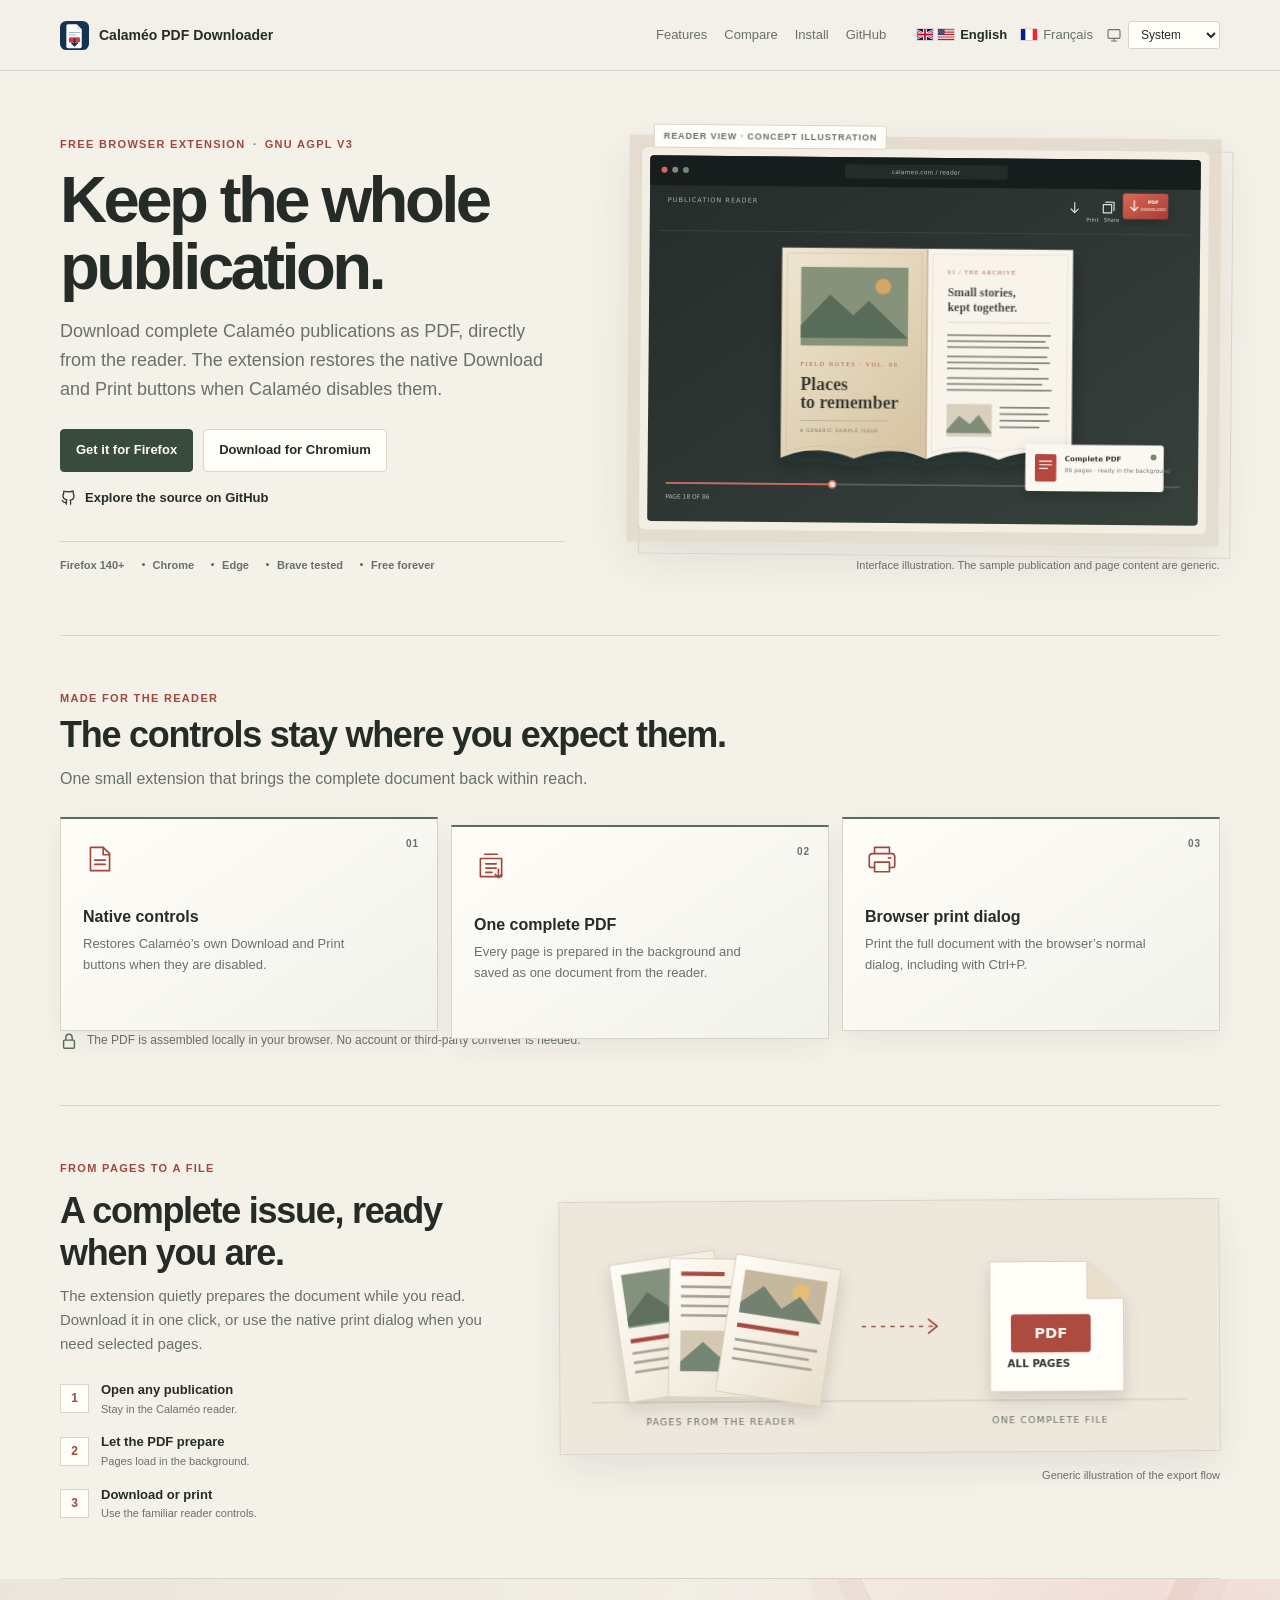
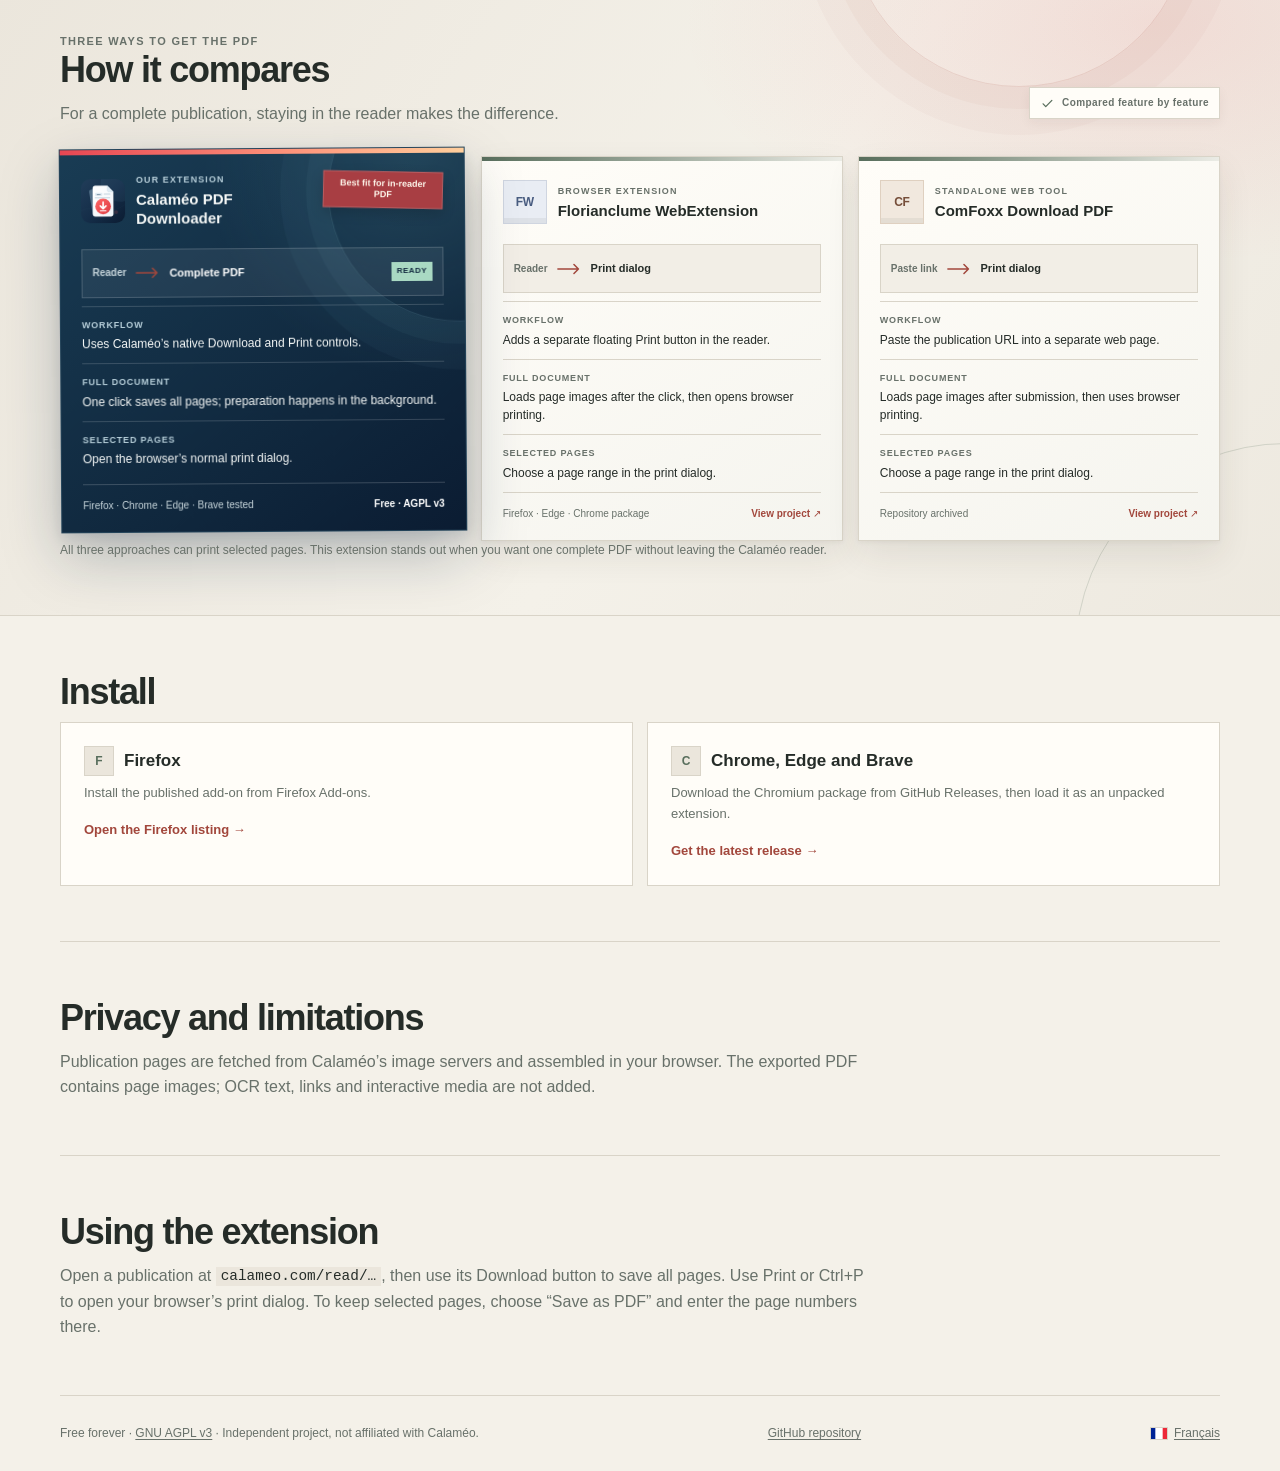
==== docs/index.html @ 70b8b040 "style: add depth to project comparison" ====
<!doctype html>
<html lang="en">
  <head>
    <meta charset="utf-8">
    <meta name="viewport" content="width=device-width, initial-scale=1">
    <meta name="theme-color" content="#ffffff">
    <title>Calaméo PDF Downloader — Download Calaméo publications as PDF</title>
    <meta name="description" content="Download complete Calaméo publications as PDF with a free browser extension for Firefox, Chrome, Edge and Brave.">
    <link rel="canonical" href="https://elig-45.github.io/calameo-pdf-downloader/">
    <link rel="alternate" hreflang="en" href="https://elig-45.github.io/calameo-pdf-downloader/">
    <link rel="alternate" hreflang="fr" href="https://elig-45.github.io/calameo-pdf-downloader/fr/">
    <link rel="alternate" hreflang="x-default" href="https://elig-45.github.io/calameo-pdf-downloader/">
    <link rel="icon" type="image/svg+xml" href="assets/favicon.svg">
    <link rel="stylesheet" href="assets/site.css?v=compare-cards-redesign">
    <meta property="og:type" content="website">
    <meta property="og:site_name" content="Calaméo PDF Downloader">
    <meta property="og:title" content="Calaméo PDF Downloader">
    <meta property="og:description" content="Download complete Calaméo publications as PDF, directly from the reader.">
    <meta property="og:url" content="https://elig-45.github.io/calameo-pdf-downloader/">
    <meta property="og:image" content="https://elig-45.github.io/calameo-pdf-downloader/assets/social-preview.png">
    <meta name="twitter:card" content="summary_large_image">
    <script>
      try {
        const savedTheme = localStorage.getItem("calameo-theme");
        if (savedTheme === "dark" || savedTheme === "light") document.documentElement.dataset.theme = savedTheme;
      } catch {}
    </script>
  </head>
  <body>
    <a class="skip-link" href="#main">Skip to content</a>
    <svg class="icon-sprite" xmlns="http://www.w3.org/2000/svg" aria-hidden="true" focusable="false">
      <symbol id="icon-display" viewBox="0 0 24 24"><rect x="3" y="4" width="18" height="13" rx="2"/><path d="M8 21h8m-4-4v4"/></symbol>
    </svg>
    <header class="site-header">
      <div class="container header-inner">
        <a class="brand" href="./"><img src="assets/favicon.svg" width="30" height="30" alt=""><span>Calaméo PDF Downloader</span></a>
        <div class="header-tools">
          <nav class="site-nav" aria-label="Project navigation"><a href="#features">Features</a><a href="#comparison">Compare</a><a href="#install">Install</a><a href="https://github.com/elig-45/calameo-pdf-downloader">GitHub</a></nav>
          <nav class="preferences-nav" aria-label="Language and appearance">
            <a class="language-current" href="./" lang="en" aria-current="page"><span class="language-flags" aria-hidden="true"><img src="assets/flag-gb.svg" width="18" height="13" alt=""><img src="assets/flag-us.svg" width="18" height="13" alt=""></span><span>English</span></a>
            <a href="fr/" lang="fr"><img src="assets/flag-fr.svg" width="18" height="13" alt="" aria-hidden="true"><span>Français</span></a>
            <label class="theme-control"><svg class="theme-icon" aria-hidden="true"><use href="#icon-display"/></svg><span class="sr-only">Color theme</span><select id="theme-choice" aria-label="Color theme"><option value="system" selected>System</option><option value="light">Light</option><option value="dark">Dark</option></select></label>
          </nav>
        </div>
      </div>
    </header>

    <main id="main" class="container">
      <section class="hero" aria-labelledby="hero-title">
        <div class="intro">
          <p class="eyebrow">Free browser extension <span>·</span> GNU AGPL v3</p>
          <h1 id="hero-title">Keep the whole publication.</h1>
          <p class="lead">Download complete Calaméo publications as PDF, directly from the reader. The extension restores the native Download and Print buttons when Calaméo disables them.</p>
          <div class="actions">
            <a class="button button-primary" href="https://addons.mozilla.org/fr/firefox/addon/calam%C3%A9o-pdf-export/">Get it for Firefox</a>
            <a class="button" href="https://github.com/elig-45/calameo-pdf-downloader/releases/latest">Download for Chromium</a>
          </div>
          <a class="source-link" href="https://github.com/elig-45/calameo-pdf-downloader"><svg aria-hidden="true" viewBox="0 0 24 24"><path d="M9 19c-4.3 1.4-4.3-2.2-6-2.6m12 5v-3.3a2.9 2.9 0 0 0-.8-2.3c2.7-.3 5.5-1.3 5.5-6A4.7 4.7 0 0 0 18.5 6a4.3 4.3 0 0 0-.1-3.2s-1-.3-3.4 1.3a11.7 11.7 0 0 0-6.1 0C6.5 2.8 5.5 2.8 5.5 2.8A4.3 4.3 0 0 0 5.4 6a4.7 4.7 0 0 0-1.2 3.3c0 4.7 2.8 5.7 5.5 6a2.9 2.9 0 0 0-.8 2.3v3.8"/></svg>Explore the source on GitHub</a>
          <div class="hero-facts"><span>Firefox 140+</span><span>Chrome</span><span>Edge</span><span>Brave tested</span><span>Free forever</span></div>
        </div>
        <figure class="product-figure">
          <div class="artwork-frame"><span class="artwork-kicker">Reader view · concept illustration</span><img src="assets/reader-interface-illustration.svg" alt="Generic digital magazine spread inside a reader, with print and PDF download controls and a complete PDF ready card."></div>
          <figcaption>Interface illustration. The sample publication and page content are generic.</figcaption>
        </figure>
      </section>

      <section class="section" id="features" aria-labelledby="features-title">
        <div class="section-heading"><p class="eyebrow">Made for the reader</p><h2 id="features-title">The controls stay where you expect them.</h2><p>One small extension that brings the complete document back within reach.</p></div>
        <div class="feature-grid">
          <article class="feature-card"><span class="feature-number">01</span><svg class="feature-icon" aria-hidden="true" viewBox="0 0 32 32"><path d="M7 5h12l6 6v16H7z"/><path d="M19 5v7h6M11 17h10M11 21h10"/></svg><h3>Native controls</h3><p>Restores Calaméo’s own Download and Print buttons when they are disabled.</p></article>
          <article class="feature-card"><span class="feature-number">02</span><svg class="feature-icon" aria-hidden="true" viewBox="0 0 32 32"><path d="M6 8h20v17H6zM10 4h12M11 13h10M11 17h10M11 21h6"/><path d="M23 18v8m-3-3 3 3 3-3"/></svg><h3>One complete PDF</h3><p>Every page is prepared in the background and saved as one document from the reader.</p></article>
          <article class="feature-card"><span class="feature-number">03</span><svg class="feature-icon" aria-hidden="true" viewBox="0 0 32 32"><path d="M9 11V5h14v6M9 24H6a2 2 0 0 1-2-2v-8a3 3 0 0 1 3-3h18a3 3 0 0 1 3 3v8a2 2 0 0 1-2 2h-3"/><path d="M9 19h14v9H9zM22 15h2"/></svg><h3>Browser print dialog</h3><p>Print the full document with the browser’s normal dialog, including with Ctrl+P.</p></article>
        </div>
        <p class="local-note"><svg aria-hidden="true" viewBox="0 0 20 20"><rect x="4" y="9" width="12" height="9" rx="1"/><path d="M6.5 9V6a3.5 3.5 0 0 1 7 0v3"/></svg> The PDF is assembled locally in your browser. No account or third-party converter is needed.</p>
      </section>

      <section class="workflow section" aria-labelledby="workflow-title">
        <div class="workflow-copy"><p class="eyebrow">From pages to a file</p><h2 id="workflow-title">A complete issue, ready when you are.</h2><p>The extension quietly prepares the document while you read. Download it in one click, or use the native print dialog when you need selected pages.</p><ol class="workflow-steps"><li><span>1</span><div><strong>Open any publication</strong><small>Stay in the Calaméo reader.</small></div></li><li><span>2</span><div><strong>Let the PDF prepare</strong><small>Pages load in the background.</small></div></li><li><span>3</span><div><strong>Download or print</strong><small>Use the familiar reader controls.</small></div></li></ol></div>
        <figure class="workflow-figure"><img src="assets/pdf-workflow-illustration.svg" alt="Generic illustrated pages flowing into one complete PDF file."><figcaption>Generic illustration of the export flow</figcaption></figure>
      </section>

      <section class="section comparison" id="comparison" aria-labelledby="comparison-title">
        <p class="eyebrow">Three ways to get the PDF</p>
        <div class="comparison-heading"><div><h2 id="comparison-title">How it compares</h2><p>For a complete publication, staying in the reader makes the difference.</p></div><span class="comparison-stamp"><svg aria-hidden="true" viewBox="0 0 24 24"><path d="M5 12.5 9.2 17 19 7"/></svg>Compared feature by feature</span></div>
        <div class="comparison-deck" role="group" aria-label="Comparison with other Calaméo download projects">
          <article class="compare-card compare-card-featured">
            <div class="compare-card-top"><div class="compare-brand"><img src="assets/calameo-pdf-export-logo.svg" alt=""><div><span class="compare-label">OUR EXTENSION</span><h3>Calaméo PDF Downloader</h3></div></div><span class="compare-award">Best fit for in-reader PDF</span></div>
            <div class="compare-flow"><span>Reader</span><svg aria-hidden="true" viewBox="0 0 28 12"><path d="M1 6h23m-5-5 5 5-5 5"/></svg><strong>Complete PDF</strong><span class="flow-ready">READY</span></div>
            <dl class="compare-facts"><div><dt>Workflow</dt><dd>Uses Calaméo’s native Download and Print controls.</dd></div><div><dt>Full document</dt><dd>One click saves all pages; preparation happens in the background.</dd></div><div><dt>Selected pages</dt><dd>Open the browser’s normal print dialog.</dd></div></dl>
            <div class="compare-footer"><span>Firefox · Chrome · Edge · Brave tested</span><span>Free · AGPL v3</span></div>
          </article>
          <article class="compare-card">
            <div class="compare-card-top"><div class="compare-brand"><span class="competitor-mark mark-florian">FW</span><div><span class="compare-label">BROWSER EXTENSION</span><h3><a href="https://github.com/Florianclume/calameo-download-pdf-webext">Florianclume WebExtension</a></h3></div></div></div>
            <div class="compare-flow"><span>Reader</span><svg aria-hidden="true" viewBox="0 0 28 12"><path d="M1 6h23m-5-5 5 5-5 5"/></svg><strong>Print dialog</strong></div>
            <dl class="compare-facts"><div><dt>Workflow</dt><dd>Adds a separate floating Print button in the reader.</dd></div><div><dt>Full document</dt><dd>Loads page images after the click, then opens browser printing.</dd></div><div><dt>Selected pages</dt><dd>Choose a page range in the print dialog.</dd></div></dl>
            <div class="compare-footer"><span>Firefox · Edge · Chrome package</span><a href="https://github.com/Florianclume/calameo-download-pdf-webext">View project ↗</a></div>
          </article>
          <article class="compare-card">
            <div class="compare-card-top"><div class="compare-brand"><span class="competitor-mark mark-comfoxx">CF</span><div><span class="compare-label">STANDALONE WEB TOOL</span><h3><a href="https://github.com/ComFoxx/calameo-download-pdf">ComFoxx Download PDF</a></h3></div></div></div>
            <div class="compare-flow"><span>Paste link</span><svg aria-hidden="true" viewBox="0 0 28 12"><path d="M1 6h23m-5-5 5 5-5 5"/></svg><strong>Print dialog</strong></div>
            <dl class="compare-facts"><div><dt>Workflow</dt><dd>Paste the publication URL into a separate web page.</dd></div><div><dt>Full document</dt><dd>Loads page images after submission, then uses browser printing.</dd></div><div><dt>Selected pages</dt><dd>Choose a page range in the print dialog.</dd></div></dl>
            <div class="compare-footer"><span>Repository archived</span><a href="https://github.com/ComFoxx/calameo-download-pdf">View project ↗</a></div>
          </article>
        </div>
        <p class="comparison-footnote">All three approaches can print selected pages. This extension stands out when you want one complete PDF without leaving the Calaméo reader.</p>
      </section>

      <section class="section" id="install" aria-labelledby="install-title">
        <h2 id="install-title">Install</h2>
        <div class="install-grid">
          <article class="install-option">
            <h3><span class="platform-mark" aria-hidden="true">F</span> Firefox</h3>
            <p>Install the published add-on from Firefox Add-ons.</p>
            <a href="https://addons.mozilla.org/fr/firefox/addon/calam%C3%A9o-pdf-export/">Open the Firefox listing →</a>
          </article>
          <article class="install-option">
            <h3><span class="platform-mark" aria-hidden="true">C</span> Chrome, Edge and Brave</h3>
            <p>Download the Chromium package from GitHub Releases, then load it as an unpacked extension.</p>
            <a href="https://github.com/elig-45/calameo-pdf-downloader/releases/latest">Get the latest release →</a>
          </article>
        </div>
      </section>

      <section class="section" aria-labelledby="privacy-title">
        <h2 id="privacy-title">Privacy and limitations</h2>
        <p>Publication pages are fetched from Calaméo’s image servers and assembled in your browser. The exported PDF contains page images; OCR text, links and interactive media are not added.</p>
      </section>

      <section class="section faq" aria-labelledby="faq-title">
        <h2 id="faq-title">Using the extension</h2>
        <p>Open a publication at <code>calameo.com/read/…</code>, then use its Download button to save all pages. Use Print or Ctrl+P to open your browser’s print dialog. To keep selected pages, choose “Save as PDF” and enter the page numbers there.</p>
      </section>
    </main>

    <footer class="site-footer"><div class="container footer-inner"><span>Free forever · <a href="https://github.com/elig-45/calameo-pdf-downloader/blob/main/LICENSE">GNU AGPL v3</a> · Independent project, not affiliated with Calaméo.</span><a href="https://github.com/elig-45/calameo-pdf-downloader">GitHub repository</a><a class="footer-language" href="fr/" lang="fr"><img src="assets/flag-fr.svg" width="18" height="13" alt="" aria-hidden="true"> Français</a></div></footer>
    <script src="assets/theme.js" defer></script>
  </body>
</html>
---- docs/assets/site.css ----
:root {
  color-scheme: light;
  font-family: -apple-system, BlinkMacSystemFont, "Segoe UI", sans-serif;
  font-synthesis: none;
  text-rendering: optimizeLegibility;
  -webkit-font-smoothing: antialiased;
  --background: #f4f1e9;
  --surface: #fffdf8;
  --text: #252c28;
  --muted: #68716a;
  --border: #d9d4c8;
  --soft: #ebe6dc;
  --soft-hover: #e2dacc;
  --accent: #a2473c;
  --accent-hover: #86382f;
  --sage: #586e5c;
  --shadow: 0 18px 50px rgb(52 46 35 / 9%);
  color: var(--text);
  background: var(--background);
}
:root[data-theme="dark"] {
  color-scheme: dark;
  --background: #171c1a;
  --surface: #202725;
  --text: #f2efe7;
  --muted: #aeb7af;
  --border: #39423d;
  --soft: #29322e;
  --soft-hover: #34403a;
  --accent: #e18a78;
  --accent-hover: #f0a18d;
  --sage: #9db09a;
  --shadow: 0 18px 50px rgb(0 0 0 / 22%);
}
@media (prefers-color-scheme: dark) {
  :root:not([data-theme="light"]) {
    color-scheme: dark;
    --background: #171c1a;
    --surface: #202725;
    --text: #f2efe7;
    --muted: #aeb7af;
    --border: #39423d;
    --soft: #29322e;
    --soft-hover: #34403a;
    --accent: #e18a78;
    --accent-hover: #f0a18d;
    --sage: #9db09a;
    --shadow: 0 18px 50px rgb(0 0 0 / 22%);
  }
}
* { box-sizing: border-box; }
html { scroll-behavior: smooth; }
body { margin: 0; color: var(--text); background: var(--background); font-size: 16px; line-height: 1.6; }
a { color: var(--accent); text-decoration: none; }
a:hover { text-decoration: underline; text-underline-offset: 3px; }
a:focus-visible, select:focus-visible, .comparison-table-wrap:focus-visible { outline: 2px solid var(--accent); outline-offset: 3px; }
.container { width: min(100% - 56px, 1160px); margin-inline: auto; }
.skip-link { position: absolute; top: -60px; left: 12px; z-index: 10; padding: 8px 12px; color: var(--text); background: var(--surface); border: 1px solid var(--border); }
.skip-link:focus { top: 12px; }
.site-header { border-bottom: 1px solid var(--border); background: color-mix(in srgb, var(--background) 94%, transparent); }
.header-inner { min-height: 70px; display: flex; align-items: center; justify-content: space-between; gap: 24px; }
.brand { display: inline-flex; align-items: center; gap: 10px; color: var(--text); font-size: 14px; font-weight: 680; white-space: nowrap; }
.brand:hover { text-decoration: none; }
.brand img { display: block; width: 29px; height: 29px; }
.header-tools { display: flex; align-items: center; gap: 30px; }
.header-inner nav { display: flex; align-items: center; gap: 17px; font-size: 13px; }
.header-inner nav a { display: inline-flex; align-items: center; gap: 5px; color: var(--muted); transition: color .18s ease; }
.header-inner nav a:hover { color: var(--text); text-decoration: none; }
.header-inner nav .language-current { color: var(--text); font-weight: 650; }
.header-inner .preferences-nav { gap: 13px; }
.language-flags { display: inline-flex; align-items: center; gap: 3px; }
.language-flags img, .header-inner nav > a > img, .footer-language img { width: 18px; height: 13px; display: block; border: 1px solid var(--border); object-fit: cover; }
.theme-control { display: inline-flex; align-items: center; gap: 6px; color: var(--muted); }
.theme-icon { width: 16px; height: 16px; fill: none; stroke: currentColor; stroke-linecap: round; stroke-linejoin: round; stroke-width: 1.7; }
.theme-control select { max-width: 92px; padding: 5px 23px 5px 8px; border: 1px solid var(--border); border-radius: 3px; color: var(--text); background: var(--surface); font: inherit; font-size: 12px; }
.icon-sprite { position: absolute; width: 0; height: 0; overflow: hidden; }
.hero { display: grid; grid-template-columns: minmax(0, .92fr) minmax(0, 1.08fr); align-items: center; gap: clamp(35px, 5vw, 72px); padding: 66px 0 60px; border-bottom: 1px solid var(--border); }
.intro { min-width: 0; }
.eyebrow { margin: 0 0 13px; color: var(--accent); font-size: 11px; font-weight: 720; letter-spacing: .12em; line-height: 1.4; text-transform: uppercase; }
.eyebrow span { padding-inline: 3px; color: var(--muted); }
h1 { max-width: 580px; margin: 0 0 17px; color: var(--text); font-size: clamp(42px, 5.1vw, 66px); font-weight: 690; line-height: 1.03; letter-spacing: -.055em; }
.lead { max-width: 510px; margin: 0; color: var(--muted); font-size: 18px; line-height: 1.62; }
.actions { display: flex; align-items: center; flex-wrap: wrap; gap: 10px; margin-top: 24px; }
.button { display: inline-flex; min-height: 43px; align-items: center; justify-content: center; padding: 8px 15px; border: 1px solid var(--border); border-radius: 4px; color: var(--text); background: var(--surface); font-size: 13px; font-weight: 650; transition: transform .18s ease, background .18s ease, border-color .18s ease, box-shadow .18s ease; }
.button:hover { transform: translateY(-2px); border-color: var(--muted); background: var(--soft); text-decoration: none; box-shadow: 0 5px 12px rgb(30 35 30 / 8%); }
.button-primary { color: #fffaf3; border-color: #394b3d; background: #394b3d; }
.button-primary:hover { color: #fffaf3; border-color: #293c2e; background: #293c2e; }
:root[data-theme="dark"] .button-primary { color: #202725; border-color: #b0c1aa; background: #b0c1aa; }
:root[data-theme="dark"] .button-primary:hover { color: #171c1a; border-color: #c2d1bd; background: #c2d1bd; }
@media (prefers-color-scheme: dark) {
  :root:not([data-theme="light"]) .button-primary { color: #202725; border-color: #b0c1aa; background: #b0c1aa; }
  :root:not([data-theme="light"]) .button-primary:hover { color: #171c1a; border-color: #c2d1bd; background: #c2d1bd; }
}
.source-link { display: inline-flex; align-items: center; gap: 8px; margin-top: 16px; color: var(--text); font-size: 13px; font-weight: 600; }
.source-link svg { width: 17px; height: 17px; fill: none; stroke: currentColor; stroke-width: 1.7; stroke-linecap: round; stroke-linejoin: round; }
.hero-facts { display: flex; flex-wrap: wrap; gap: 7px 17px; margin-top: 27px; padding-top: 15px; border-top: 1px solid var(--border); color: var(--muted); font-size: 11px; font-weight: 600; }
.hero-facts span + span::before { content: ""; display: inline-block; width: 3px; height: 3px; margin: 0 8px 3px 0; border-radius: 50%; background: var(--sage); }
.product-figure { min-width: 0; margin: 0; animation: arrive .7s cubic-bezier(.2,.65,.25,1) both; }
.artwork-frame { position: relative; z-index: 0; padding: 10px; background: #e4ddcf; box-shadow: var(--shadow); transform: rotate(.5deg); transition: transform .35s ease, box-shadow .35s ease; }
.artwork-frame::before { position: absolute; z-index: -1; inset: 12px -12px -12px 12px; border: 1px solid var(--border); content: ""; }
.artwork-frame img { display: block; width: 100%; height: auto; transition: transform .4s cubic-bezier(.2,.7,.2,1); }
.artwork-frame:hover { transform: rotate(0) translateY(-4px); box-shadow: 0 24px 58px rgb(52 46 35 / 15%); }
.artwork-frame:hover img { transform: scale(1.012); }
.artwork-kicker { position: absolute; z-index: 1; top: -11px; left: 24px; padding: 4px 9px; border: 1px solid var(--border); color: var(--muted); background: var(--surface); font-size: 9px; font-weight: 700; letter-spacing: .1em; text-transform: uppercase; animation: note-float 4.2s ease-in-out infinite; }
.product-figure figcaption, .workflow-figure figcaption { margin-top: 13px; color: var(--muted); font-size: 11px; text-align: right; }
.section { padding: 55px 0; border-bottom: 1px solid var(--border); }
.section-heading { max-width: 700px; margin-bottom: 26px; }
.section-heading .eyebrow { margin-bottom: 8px; }
h2 { margin: 0 0 9px; color: var(--text); font-size: clamp(27px, 3vw, 36px); font-weight: 680; line-height: 1.18; letter-spacing: -.035em; }
h3 { margin: 0 0 7px; font-size: 16px; font-weight: 680; line-height: 1.35; }
.section-heading > p:last-child { max-width: 570px; margin: 0; color: var(--muted); }
.feature-grid { display: grid; grid-template-columns: repeat(3, minmax(0, 1fr)); gap: 13px; }
.feature-card { position: relative; min-height: 214px; padding: 23px 22px 20px; border: 1px solid var(--border); border-top: 2px solid var(--sage); background: linear-gradient(145deg, var(--surface), color-mix(in srgb, var(--surface) 92%, var(--sage))); box-shadow: 0 9px 24px rgb(52 46 35 / 6%); transition: transform .24s ease, border-color .2s ease, box-shadow .24s ease; }
.feature-card:nth-child(2) { transform: translateY(8px); }
.feature-card:hover { transform: translateY(-5px) rotate(-.35deg); border-color: color-mix(in srgb, var(--sage) 55%, var(--border)); box-shadow: var(--shadow); }
.feature-card:nth-child(2):hover { transform: translateY(2px) rotate(.35deg); }
.feature-number { position: absolute; top: 17px; right: 18px; color: var(--muted); font-size: 10px; font-weight: 700; letter-spacing: .1em; }
.feature-icon { width: 34px; height: 34px; margin-bottom: 22px; fill: none; stroke: var(--accent); stroke-width: 1.55; stroke-linecap: round; stroke-linejoin: round; }
.feature-card p { max-width: 295px; margin: 0; color: var(--muted); font-size: 13px; line-height: 1.55; }
.local-note { display: flex; align-items: center; gap: 9px; margin: 17px 0 0; color: var(--muted); font-size: 12px; }
.local-note svg { flex: none; width: 18px; height: 18px; fill: none; stroke: var(--sage); stroke-width: 1.6; stroke-linecap: round; stroke-linejoin: round; }
.workflow { display: grid; grid-template-columns: minmax(260px, .78fr) minmax(0, 1.22fr); align-items: center; gap: clamp(35px, 6vw, 85px); }
.workflow-copy > p:not(.eyebrow) { max-width: 430px; margin: 0; color: var(--muted); font-size: 15px; }
.workflow-steps { display: grid; gap: 14px; margin: 24px 0 0; padding: 0; list-style: none; }
.workflow-steps li { display: flex; align-items: center; gap: 12px; }
.workflow-steps li > span { display: grid; width: 29px; height: 29px; flex: none; place-items: center; border: 1px solid var(--border); color: var(--accent); background: var(--surface); font-size: 12px; font-weight: 700; }
.workflow-steps strong, .workflow-steps small { display: block; }
.workflow-steps strong { font-size: 13px; }
.workflow-steps small { color: var(--muted); font-size: 11px; }
.workflow-figure { margin: 0; }
.workflow-figure img { display: block; width: 100%; height: auto; border: 1px solid var(--border); box-shadow: 0 15px 35px rgb(52 46 35 / 8%); transform: rotate(-.35deg); transition: transform .3s ease, box-shadow .3s ease; }
.workflow-figure img:hover { transform: translateY(-4px) rotate(0); box-shadow: var(--shadow); }
.comparison { position: relative; isolation: isolate; overflow: hidden; margin-inline: calc((100% - 100vw) / 2); padding-inline: max(28px, calc((100vw - 1160px) / 2)); background: radial-gradient(ellipse at 90% 7%, rgb(230 70 83 / 11%), transparent 29%), linear-gradient(125deg, var(--soft), var(--background) 56%, color-mix(in srgb, var(--soft) 72%, var(--background))); }
.comparison::before, .comparison::after { position: absolute; z-index: -1; width: 340px; height: 340px; border: 1px solid color-mix(in srgb, var(--accent) 14%, transparent); border-radius: 50%; content: ""; pointer-events: none; }
.comparison::before { top: -234px; right: 7%; box-shadow: 0 0 0 22px color-mix(in srgb, var(--accent) 4%, transparent), 0 0 0 48px color-mix(in srgb, var(--accent) 3%, transparent); }
.comparison::after { right: -217px; bottom: -250px; width: 420px; height: 420px; border-color: color-mix(in srgb, var(--sage) 20%, transparent); }
.comparison > * { position: relative; z-index: 1; }
.comparison-heading { display: flex; align-items: end; justify-content: space-between; gap: 22px; margin-bottom: 7px; }
.comparison-heading p { max-width: 610px; margin: 0; color: var(--muted); }
.comparison-stamp { display: inline-flex; flex: none; align-items: center; gap: 7px; margin-bottom: 7px; padding: 7px 10px; border: 1px solid var(--border); color: var(--muted); background: var(--surface); font-size: 10px; font-weight: 650; letter-spacing: .04em; box-shadow: 0 4px 12px rgb(52 46 35 / 5%); }
.comparison-stamp svg { width: 15px; height: 15px; fill: none; stroke: var(--sage); stroke-width: 2; stroke-linecap: round; stroke-linejoin: round; }
.comparison-deck { display: grid; grid-template-columns: 1.12fr 1fr 1fr; align-items: stretch; gap: 15px; margin-top: 30px; perspective: 1400px; }
.compare-card { position: relative; isolation: isolate; display: flex; min-width: 0; flex-direction: column; padding: 23px 21px 18px; overflow: hidden; border: 1px solid var(--border); background: linear-gradient(150deg, var(--surface), color-mix(in srgb, var(--surface) 94%, var(--sage))); box-shadow: 0 14px 32px rgb(52 46 35 / 9%), 0 2px 5px rgb(52 46 35 / 5%); transform: translateZ(0); transition: transform .27s cubic-bezier(.2,.7,.2,1), box-shadow .27s ease, border-color .2s ease; }
.compare-card::before { position: absolute; inset: 0 0 auto; height: 4px; background: linear-gradient(90deg, var(--sage), color-mix(in srgb, var(--sage) 12%, var(--surface))); content: ""; }
.compare-card:hover { z-index: 2; transform: translateY(-7px) rotate(.25deg); border-color: color-mix(in srgb, var(--sage) 45%, var(--border)); box-shadow: 0 25px 48px rgb(52 46 35 / 15%), 0 5px 12px rgb(52 46 35 / 7%); }
.compare-card-featured { z-index: 1; border-color: #24445a; color: #f5f8f7; background: radial-gradient(ellipse at 88% 0%, rgb(93 157 172 / 19%), transparent 42%), linear-gradient(145deg, #193c54, #10283e 64%, #0b1c32); box-shadow: 0 24px 55px rgb(16 40 62 / 26%), 0 6px 14px rgb(16 40 62 / 11%); transform: translateY(-8px) rotate(-.4deg); }
.compare-card-featured::before { height: 5px; background: linear-gradient(90deg, #e64653, #ff9a7e 62%, #ffcf9d); }
.compare-card-featured::after { position: absolute; z-index: -1; top: -88px; right: -126px; width: 260px; height: 260px; border: 1px solid rgb(156 214 228 / 15%); border-radius: 50%; box-shadow: 0 0 0 22px rgb(156 214 228 / 4%), 0 0 0 48px rgb(156 214 228 / 3%); content: ""; pointer-events: none; }
.compare-card-featured:hover { transform: translateY(-14px) rotate(-.15deg); border-color: #477087; box-shadow: 0 33px 65px rgb(16 40 62 / 34%), 0 7px 16px rgb(16 40 62 / 12%); }
.compare-card-top { display: flex; align-items: flex-start; justify-content: space-between; gap: 10px; }
.compare-brand { display: flex; min-width: 0; align-items: center; gap: 11px; }
.compare-brand img, .competitor-mark { display: grid; width: 44px; height: 44px; flex: none; place-items: center; border: 1px solid var(--border); background: var(--soft); object-fit: cover; }
.compare-brand img { border: 0; background: transparent; }
.competitor-mark { color: #455b50; font-size: 12px; font-weight: 760; letter-spacing: -.04em; box-shadow: inset 0 -5px 0 rgb(75 96 83 / 8%); }
.mark-florian { color: #485c80; background: #e9edf4; border-color: #cfd5e0; }
.mark-comfoxx { color: #764e3a; background: #f1e8de; border-color: #dfd0c0; }
.compare-label { display: block; margin-bottom: 4px; color: var(--muted); font-size: 9px; font-weight: 740; letter-spacing: .12em; }
.compare-card-featured .compare-label { color: #b6ced9; }
.compare-card h3 { margin: 0; font-size: 15px; line-height: 1.25; overflow-wrap: anywhere; }
.compare-card h3 a { color: inherit; text-decoration-color: color-mix(in srgb, currentColor 55%, transparent); text-underline-offset: 3px; }
.compare-card h3 a:hover { text-decoration-color: currentColor; }
.compare-award { max-width: 125px; padding: 6px 8px; border: 1px solid rgb(255 255 255 / 17%); color: #fff8ed; background: #a83e43; font-size: 9px; font-weight: 750; line-height: 1.25; text-align: center; box-shadow: 0 5px 13px rgb(0 0 0 / 16%); transform: rotate(1.5deg); }
.compare-flow { display: flex; min-height: 49px; align-items: center; gap: 9px; margin: 20px 0 8px; padding: 9px 10px; border: 1px solid var(--border); color: var(--muted); background: color-mix(in srgb, var(--soft) 65%, var(--surface)); font-size: 10px; font-weight: 650; }
.compare-flow svg { width: 25px; height: 12px; flex: none; fill: none; stroke: var(--accent); stroke-width: 1.7; stroke-linecap: round; stroke-linejoin: round; }
.compare-flow strong { color: var(--text); font-size: 11px; }
.compare-card-featured .compare-flow { border-color: rgb(255 255 255 / 17%); color: #c8d6dc; background: rgb(255 255 255 / 6%); }
.compare-card-featured .compare-flow strong { color: #fff; }
.flow-ready { margin-left: auto; padding: 3px 5px; color: #10283e; background: #a9d9c3; font-size: 8px; font-weight: 800; letter-spacing: .06em; }
.compare-facts { display: grid; gap: 0; margin: 0; }
.compare-facts > div { padding: 11px 0 10px; border-top: 1px solid var(--border); }
.compare-facts dt { color: var(--muted); font-size: 9px; font-weight: 760; letter-spacing: .09em; text-transform: uppercase; }
.compare-facts dd { margin: 3px 0 0; color: var(--text); font-size: 12px; line-height: 1.5; }
.compare-card-featured .compare-facts > div { border-color: rgb(255 255 255 / 16%); }
.compare-card-featured .compare-facts dt { color: #b6ced9; }
.compare-card-featured .compare-facts dd { color: #f5f8f7; }
.compare-footer { display: flex; flex-wrap: wrap; justify-content: space-between; gap: 7px 12px; margin-top: auto; padding-top: 13px; border-top: 1px solid var(--border); color: var(--muted); font-size: 10px; }
.compare-card-featured .compare-footer { border-color: rgb(255 255 255 / 18%); color: #c8d6dc; }
.compare-card-featured .compare-footer span:last-child { color: #fff; font-weight: 700; }
.compare-footer a { font-weight: 680; }
.comparison-footnote { max-width: 880px; margin: 22px 0 0; color: var(--muted); font-size: 12px; }
.install-grid { display: grid; grid-template-columns: repeat(2, minmax(0, 1fr)); gap: 14px; }
.install-option { padding: 23px; border: 1px solid var(--border); background: var(--surface); transition: transform .2s ease, box-shadow .2s ease; }
.install-option:hover { transform: translateY(-3px); box-shadow: var(--shadow); }
.install-option h3 { display: flex; align-items: center; gap: 10px; font-size: 17px; }
.platform-mark { display: inline-grid; width: 30px; height: 30px; place-items: center; border: 1px solid var(--border); color: var(--sage); background: var(--soft); font-size: 12px; font-weight: 750; }
.install-option p { margin: 0 0 12px; color: var(--muted); font-size: 13px; }
.install-option > a { font-size: 13px; font-weight: 650; }
.faq p, .section > p { max-width: 820px; margin: 0; color: var(--muted); }
code { padding: .1em .35em; color: var(--text); background: var(--soft); font-size: .9em; }
.site-footer { color: var(--muted); font-size: 12px; }
.footer-inner { min-height: 76px; display: flex; align-items: center; justify-content: space-between; flex-wrap: wrap; gap: 10px 18px; }
.site-footer a { color: inherit; text-decoration: underline; text-decoration-color: currentColor; text-underline-offset: 2px; }
.footer-language { display: inline-flex; align-items: center; gap: 6px; }
.sr-only { position: absolute; width: 1px; height: 1px; padding: 0; margin: -1px; overflow: hidden; clip: rect(0,0,0,0); white-space: nowrap; border: 0; }
@keyframes arrive { from { opacity: 0; transform: translateY(13px) scale(.99); } to { opacity: 1; transform: translateY(0) scale(1); } }
@keyframes note-float { 0%, 100% { transform: translateY(0); } 50% { transform: translateY(-3px); } }
@media (max-width: 980px) {
  .header-inner { align-items: flex-start; flex-direction: column; justify-content: center; gap: 8px; padding-block: 12px; }
  .header-tools { width: 100%; justify-content: space-between; gap: 15px; }
  .hero { grid-template-columns: minmax(0, .9fr) minmax(0, 1.1fr); gap: 30px; padding-block: 48px; }
  h1 { font-size: clamp(40px, 5.5vw, 56px); }
  .workflow { gap: 35px; }
  .comparison-deck { grid-template-columns: repeat(2, minmax(0, 1fr)); }
  .compare-card-featured { grid-column: 1 / -1; transform: none; }
  .compare-card-featured:hover { transform: translateY(-5px); }
}
@media (max-width: 720px) {
  .container { width: min(100% - 32px, 1160px); }
  .header-tools { align-items: flex-start; flex-direction: column-reverse; gap: 10px; }
  .header-inner nav { flex-wrap: wrap; gap: 9px 14px; margin-left: 0; font-size: 12px; }
  .hero { grid-template-columns: 1fr; gap: 36px; padding-block: 40px; }
  h1 { max-width: 600px; font-size: clamp(42px, 12vw, 58px); }
  .lead { font-size: 16px; }
  .product-figure { width: min(100%, 620px); margin-inline: auto; }
  .feature-grid { grid-template-columns: 1fr; gap: 9px; }
  .feature-card { min-height: 0; padding: 19px; }
  .feature-card:nth-child(2) { transform: none; }
  .feature-icon { margin-bottom: 13px; }
  .workflow { grid-template-columns: 1fr; gap: 29px; }
  .workflow-figure { margin-inline: -2px; }
  .section { padding-block: 41px; }
  .comparison { padding-inline: max(16px, calc((100vw - 1160px) / 2)); }
  .comparison-heading { align-items: flex-start; flex-direction: column; gap: 10px; }
  .comparison-stamp { margin: 0; }
  .comparison-deck { grid-template-columns: 1fr; gap: 12px; margin-top: 22px; }
  .compare-card-featured { grid-column: auto; transform: none; }
  .compare-card-featured:hover { transform: translateY(-4px); }
  .compare-card-top { flex-wrap: wrap; }
  .compare-award { max-width: none; margin-left: 55px; }
  .comparison-footnote { margin-top: 17px; }
  .install-grid { grid-template-columns: 1fr; }
  .footer-inner { align-items: flex-start; flex-direction: column; justify-content: center; padding-block: 17px; }
}
@media (prefers-reduced-motion: reduce) {
  *, *::before, *::after { scroll-behavior: auto !important; animation-duration: .01ms !important; animation-iteration-count: 1 !important; transition-duration: .01ms !important; }
}
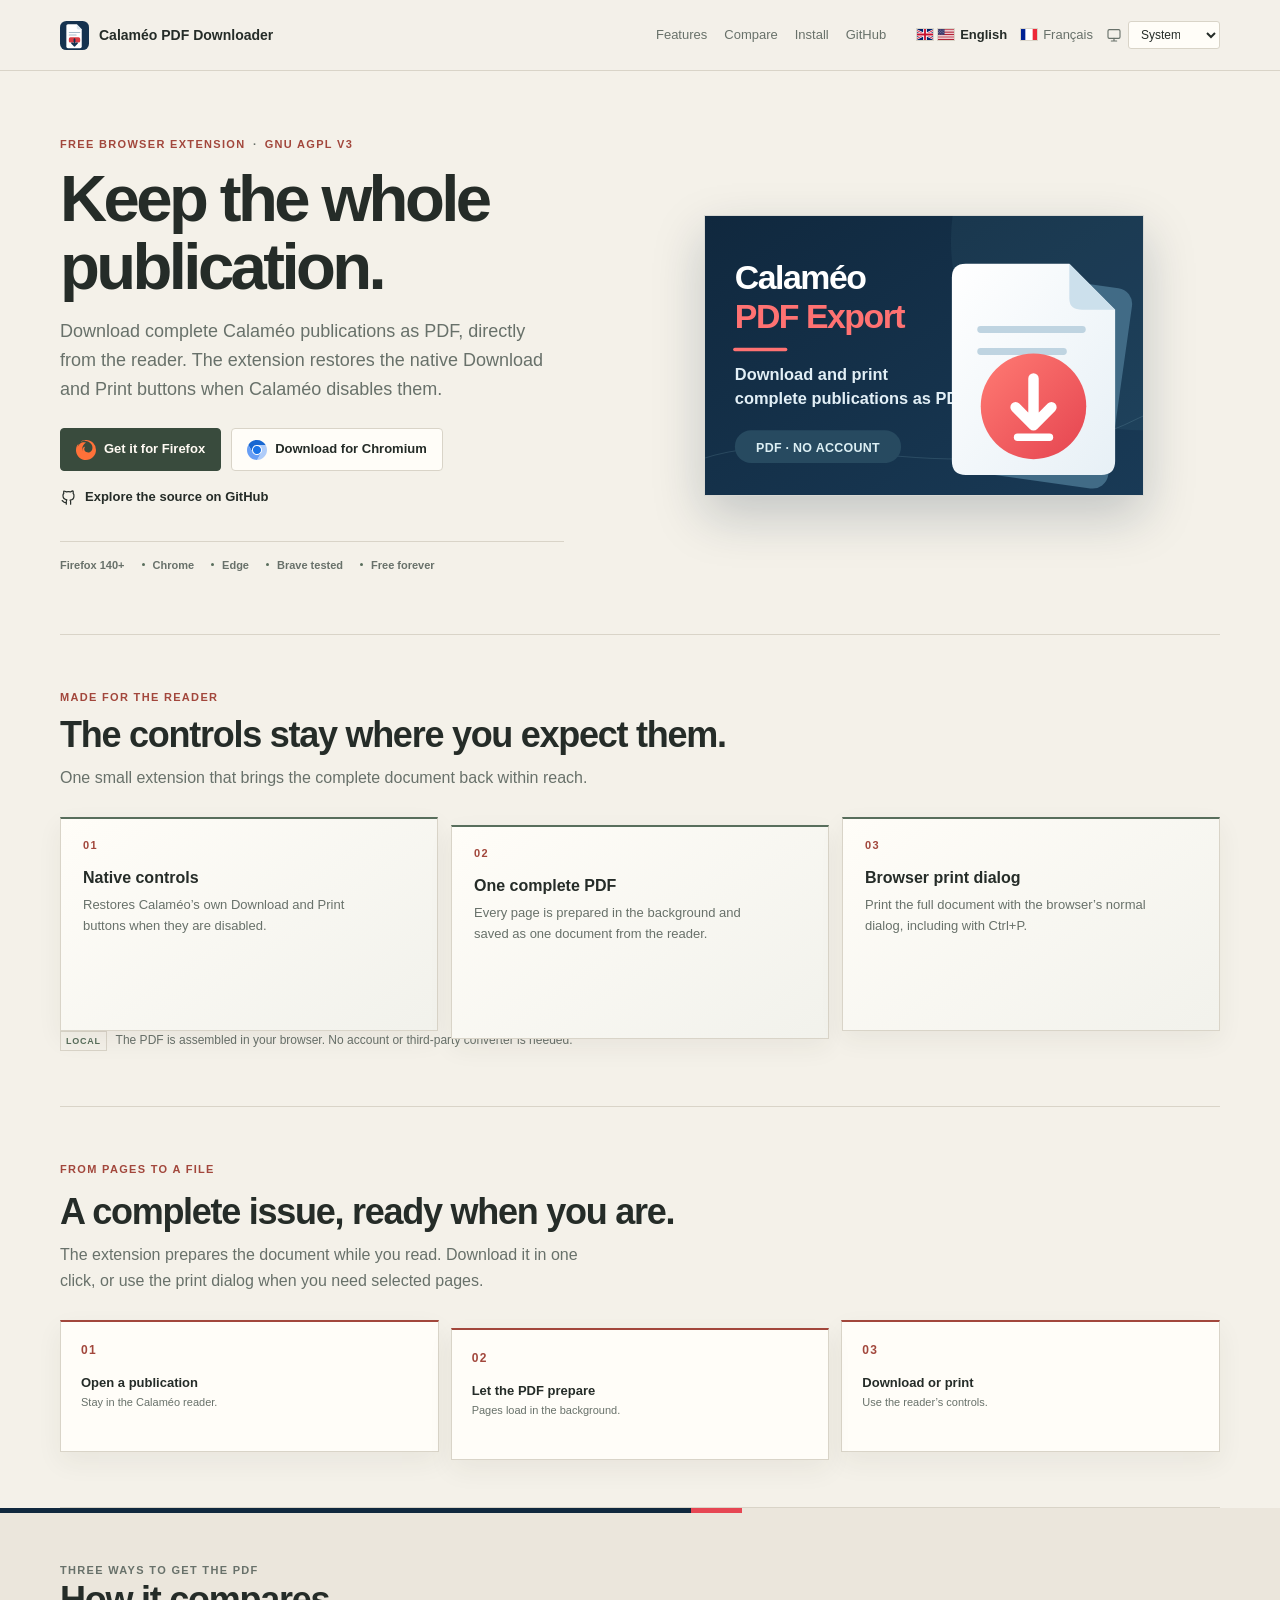
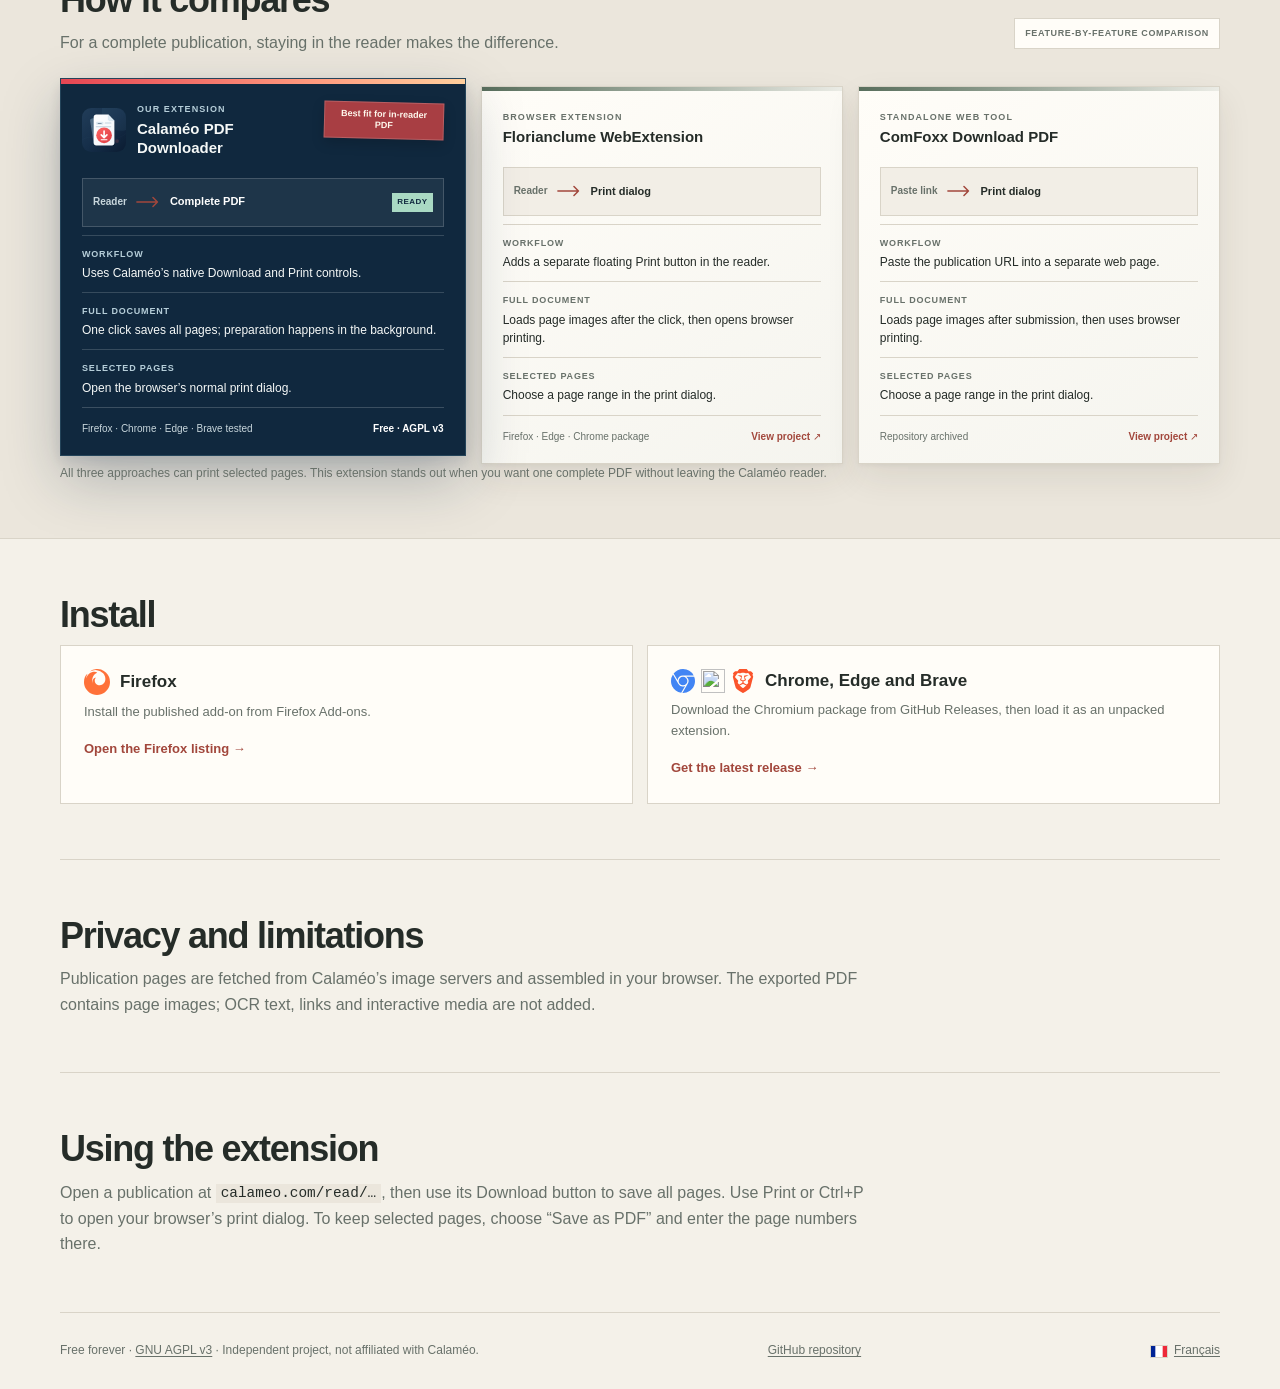
==== commit d5a2fea1: "Use real browser logos on project page" ====
--- a/docs/index.html
+++ b/docs/index.html
@@ -11,7 +11,7 @@
     <link rel="alternate" hreflang="fr" href="https://elig-45.github.io/calameo-pdf-downloader/fr/">
     <link rel="alternate" hreflang="x-default" href="https://elig-45.github.io/calameo-pdf-downloader/">
     <link rel="icon" type="image/svg+xml" href="assets/favicon.svg">
-    <link rel="stylesheet" href="assets/site.css?v=compare-cards-redesign">
+    <link rel="stylesheet" href="assets/site.css?v=browser-logos-1">
     <meta property="og:type" content="website">
     <meta property="og:site_name" content="Calaméo PDF Downloader">
     <meta property="og:title" content="Calaméo PDF Downloader">
@@ -52,36 +52,35 @@
           <h1 id="hero-title">Keep the whole publication.</h1>
           <p class="lead">Download complete Calaméo publications as PDF, directly from the reader. The extension restores the native Download and Print buttons when Calaméo disables them.</p>
           <div class="actions">
-            <a class="button button-primary" href="https://addons.mozilla.org/fr/firefox/addon/calam%C3%A9o-pdf-export/">Get it for Firefox</a>
-            <a class="button" href="https://github.com/elig-45/calameo-pdf-downloader/releases/latest">Download for Chromium</a>
+            <a class="button button-primary" href="https://addons.mozilla.org/fr/firefox/addon/calam%C3%A9o-pdf-export/"><img class="browser-logo" src="assets/brands/firefox.svg" alt="">Get it for Firefox</a>
+            <a class="button" href="https://github.com/elig-45/calameo-pdf-downloader/releases/latest"><img class="browser-logo" src="assets/brands/chromium.svg" alt="">Download for Chromium</a>
           </div>
           <a class="source-link" href="https://github.com/elig-45/calameo-pdf-downloader"><svg aria-hidden="true" viewBox="0 0 24 24"><path d="M9 19c-4.3 1.4-4.3-2.2-6-2.6m12 5v-3.3a2.9 2.9 0 0 0-.8-2.3c2.7-.3 5.5-1.3 5.5-6A4.7 4.7 0 0 0 18.5 6a4.3 4.3 0 0 0-.1-3.2s-1-.3-3.4 1.3a11.7 11.7 0 0 0-6.1 0C6.5 2.8 5.5 2.8 5.5 2.8A4.3 4.3 0 0 0 5.4 6a4.7 4.7 0 0 0-1.2 3.3c0 4.7 2.8 5.7 5.5 6a2.9 2.9 0 0 0-.8 2.3v3.8"/></svg>Explore the source on GitHub</a>
           <div class="hero-facts"><span>Firefox 140+</span><span>Chrome</span><span>Edge</span><span>Brave tested</span><span>Free forever</span></div>
         </div>
         <figure class="product-figure">
-          <div class="artwork-frame"><span class="artwork-kicker">Reader view · concept illustration</span><img src="assets/reader-interface-illustration.svg" alt="Generic digital magazine spread inside a reader, with print and PDF download controls and a complete PDF ready card."></div>
-          <figcaption>Interface illustration. The sample publication and page content are generic.</figcaption>
+          <img src="assets/calameo-product-banner-en.svg" alt="Calaméo PDF Export: download and print complete publications as PDF.">
         </figure>
       </section>
 
       <section class="section" id="features" aria-labelledby="features-title">
         <div class="section-heading"><p class="eyebrow">Made for the reader</p><h2 id="features-title">The controls stay where you expect them.</h2><p>One small extension that brings the complete document back within reach.</p></div>
         <div class="feature-grid">
-          <article class="feature-card"><span class="feature-number">01</span><svg class="feature-icon" aria-hidden="true" viewBox="0 0 32 32"><path d="M7 5h12l6 6v16H7z"/><path d="M19 5v7h6M11 17h10M11 21h10"/></svg><h3>Native controls</h3><p>Restores Calaméo’s own Download and Print buttons when they are disabled.</p></article>
-          <article class="feature-card"><span class="feature-number">02</span><svg class="feature-icon" aria-hidden="true" viewBox="0 0 32 32"><path d="M6 8h20v17H6zM10 4h12M11 13h10M11 17h10M11 21h6"/><path d="M23 18v8m-3-3 3 3 3-3"/></svg><h3>One complete PDF</h3><p>Every page is prepared in the background and saved as one document from the reader.</p></article>
-          <article class="feature-card"><span class="feature-number">03</span><svg class="feature-icon" aria-hidden="true" viewBox="0 0 32 32"><path d="M9 11V5h14v6M9 24H6a2 2 0 0 1-2-2v-8a3 3 0 0 1 3-3h18a3 3 0 0 1 3 3v8a2 2 0 0 1-2 2h-3"/><path d="M9 19h14v9H9zM22 15h2"/></svg><h3>Browser print dialog</h3><p>Print the full document with the browser’s normal dialog, including with Ctrl+P.</p></article>
+          <article class="feature-card"><span class="feature-number">01</span><h3>Native controls</h3><p>Restores Calaméo’s own Download and Print buttons when they are disabled.</p></article>
+          <article class="feature-card"><span class="feature-number">02</span><h3>One complete PDF</h3><p>Every page is prepared in the background and saved as one document from the reader.</p></article>
+          <article class="feature-card"><span class="feature-number">03</span><h3>Browser print dialog</h3><p>Print the full document with the browser’s normal dialog, including with Ctrl+P.</p></article>
         </div>
-        <p class="local-note"><svg aria-hidden="true" viewBox="0 0 20 20"><rect x="4" y="9" width="12" height="9" rx="1"/><path d="M6.5 9V6a3.5 3.5 0 0 1 7 0v3"/></svg> The PDF is assembled locally in your browser. No account or third-party converter is needed.</p>
+        <p class="local-note"><strong>LOCAL</strong> The PDF is assembled in your browser. No account or third-party converter is needed.</p>
       </section>
 
       <section class="workflow section" aria-labelledby="workflow-title">
-        <div class="workflow-copy"><p class="eyebrow">From pages to a file</p><h2 id="workflow-title">A complete issue, ready when you are.</h2><p>The extension quietly prepares the document while you read. Download it in one click, or use the native print dialog when you need selected pages.</p><ol class="workflow-steps"><li><span>1</span><div><strong>Open any publication</strong><small>Stay in the Calaméo reader.</small></div></li><li><span>2</span><div><strong>Let the PDF prepare</strong><small>Pages load in the background.</small></div></li><li><span>3</span><div><strong>Download or print</strong><small>Use the familiar reader controls.</small></div></li></ol></div>
-        <figure class="workflow-figure"><img src="assets/pdf-workflow-illustration.svg" alt="Generic illustrated pages flowing into one complete PDF file."><figcaption>Generic illustration of the export flow</figcaption></figure>
+        <div class="workflow-heading"><p class="eyebrow">From pages to a file</p><h2 id="workflow-title">A complete issue, ready when you are.</h2><p>The extension prepares the document while you read. Download it in one click, or use the print dialog when you need selected pages.</p></div>
+        <ol class="workflow-steps"><li><span>01</span><div><strong>Open a publication</strong><small>Stay in the Calaméo reader.</small></div></li><li><span>02</span><div><strong>Let the PDF prepare</strong><small>Pages load in the background.</small></div></li><li><span>03</span><div><strong>Download or print</strong><small>Use the reader’s controls.</small></div></li></ol>
       </section>
 
       <section class="section comparison" id="comparison" aria-labelledby="comparison-title">
         <p class="eyebrow">Three ways to get the PDF</p>
-        <div class="comparison-heading"><div><h2 id="comparison-title">How it compares</h2><p>For a complete publication, staying in the reader makes the difference.</p></div><span class="comparison-stamp"><svg aria-hidden="true" viewBox="0 0 24 24"><path d="M5 12.5 9.2 17 19 7"/></svg>Compared feature by feature</span></div>
+        <div class="comparison-heading"><div><h2 id="comparison-title">How it compares</h2><p>For a complete publication, staying in the reader makes the difference.</p></div><span class="comparison-stamp">FEATURE-BY-FEATURE COMPARISON</span></div>
         <div class="comparison-deck" role="group" aria-label="Comparison with other Calaméo download projects">
           <article class="compare-card compare-card-featured">
             <div class="compare-card-top"><div class="compare-brand"><img src="assets/calameo-pdf-export-logo.svg" alt=""><div><span class="compare-label">OUR EXTENSION</span><h3>Calaméo PDF Downloader</h3></div></div><span class="compare-award">Best fit for in-reader PDF</span></div>
@@ -90,13 +89,13 @@
             <div class="compare-footer"><span>Firefox · Chrome · Edge · Brave tested</span><span>Free · AGPL v3</span></div>
           </article>
           <article class="compare-card">
-            <div class="compare-card-top"><div class="compare-brand"><span class="competitor-mark mark-florian">FW</span><div><span class="compare-label">BROWSER EXTENSION</span><h3><a href="https://github.com/Florianclume/calameo-download-pdf-webext">Florianclume WebExtension</a></h3></div></div></div>
+            <div class="compare-card-top"><div class="compare-brand"><div><span class="compare-label">BROWSER EXTENSION</span><h3><a href="https://github.com/Florianclume/calameo-download-pdf-webext">Florianclume WebExtension</a></h3></div></div></div>
             <div class="compare-flow"><span>Reader</span><svg aria-hidden="true" viewBox="0 0 28 12"><path d="M1 6h23m-5-5 5 5-5 5"/></svg><strong>Print dialog</strong></div>
             <dl class="compare-facts"><div><dt>Workflow</dt><dd>Adds a separate floating Print button in the reader.</dd></div><div><dt>Full document</dt><dd>Loads page images after the click, then opens browser printing.</dd></div><div><dt>Selected pages</dt><dd>Choose a page range in the print dialog.</dd></div></dl>
             <div class="compare-footer"><span>Firefox · Edge · Chrome package</span><a href="https://github.com/Florianclume/calameo-download-pdf-webext">View project ↗</a></div>
           </article>
           <article class="compare-card">
-            <div class="compare-card-top"><div class="compare-brand"><span class="competitor-mark mark-comfoxx">CF</span><div><span class="compare-label">STANDALONE WEB TOOL</span><h3><a href="https://github.com/ComFoxx/calameo-download-pdf">ComFoxx Download PDF</a></h3></div></div></div>
+            <div class="compare-card-top"><div class="compare-brand"><div><span class="compare-label">STANDALONE WEB TOOL</span><h3><a href="https://github.com/ComFoxx/calameo-download-pdf">ComFoxx Download PDF</a></h3></div></div></div>
             <div class="compare-flow"><span>Paste link</span><svg aria-hidden="true" viewBox="0 0 28 12"><path d="M1 6h23m-5-5 5 5-5 5"/></svg><strong>Print dialog</strong></div>
             <dl class="compare-facts"><div><dt>Workflow</dt><dd>Paste the publication URL into a separate web page.</dd></div><div><dt>Full document</dt><dd>Loads page images after submission, then uses browser printing.</dd></div><div><dt>Selected pages</dt><dd>Choose a page range in the print dialog.</dd></div></dl>
             <div class="compare-footer"><span>Repository archived</span><a href="https://github.com/ComFoxx/calameo-download-pdf">View project ↗</a></div>
@@ -109,12 +108,12 @@
         <h2 id="install-title">Install</h2>
         <div class="install-grid">
           <article class="install-option">
-            <h3><span class="platform-mark" aria-hidden="true">F</span> Firefox</h3>
+            <h3><img class="browser-logo" src="assets/brands/firefox.svg" alt=""> Firefox</h3>
             <p>Install the published add-on from Firefox Add-ons.</p>
             <a href="https://addons.mozilla.org/fr/firefox/addon/calam%C3%A9o-pdf-export/">Open the Firefox listing →</a>
           </article>
           <article class="install-option">
-            <h3><span class="platform-mark" aria-hidden="true">C</span> Chrome, Edge and Brave</h3>
+            <h3><span class="browser-logo-group" aria-hidden="true"><img class="browser-logo" src="assets/brands/googlechrome.svg" alt=""><img class="browser-logo" src="assets/brands/microsoftedge.svg" alt=""><img class="browser-logo" src="assets/brands/brave.svg" alt=""></span> Chrome, Edge and Brave</h3>
             <p>Download the Chromium package from GitHub Releases, then load it as an unpacked extension.</p>
             <a href="https://github.com/elig-45/calameo-pdf-downloader/releases/latest">Get the latest release →</a>
           </article>
--- a/docs/assets/site.css
+++ b/docs/assets/site.css
@@ -50,7 +50,7 @@
 }
 * { box-sizing: border-box; }
 html { scroll-behavior: smooth; }
-body { margin: 0; color: var(--text); background: var(--background); font-size: 16px; line-height: 1.6; }
+body { overflow-x: clip; margin: 0; color: var(--text); background: var(--background); font-size: 16px; line-height: 1.6; }
 a { color: var(--accent); text-decoration: none; }
 a:hover { text-decoration: underline; text-underline-offset: 3px; }
 a:focus-visible, select:focus-visible, .comparison-table-wrap:focus-visible { outline: 2px solid var(--accent); outline-offset: 3px; }
@@ -82,6 +82,7 @@
 .lead { max-width: 510px; margin: 0; color: var(--muted); font-size: 18px; line-height: 1.62; }
 .actions { display: flex; align-items: center; flex-wrap: wrap; gap: 10px; margin-top: 24px; }
 .button { display: inline-flex; min-height: 43px; align-items: center; justify-content: center; padding: 8px 15px; border: 1px solid var(--border); border-radius: 4px; color: var(--text); background: var(--surface); font-size: 13px; font-weight: 650; transition: transform .18s ease, background .18s ease, border-color .18s ease, box-shadow .18s ease; }
+.button .browser-logo { width: 20px; height: 20px; margin-right: 8px; }
 .button:hover { transform: translateY(-2px); border-color: var(--muted); background: var(--soft); text-decoration: none; box-shadow: 0 5px 12px rgb(30 35 30 / 8%); }
 .button-primary { color: #fffaf3; border-color: #394b3d; background: #394b3d; }
 .button-primary:hover { color: #fffaf3; border-color: #293c2e; background: #293c2e; }
@@ -95,14 +96,9 @@
 .source-link svg { width: 17px; height: 17px; fill: none; stroke: currentColor; stroke-width: 1.7; stroke-linecap: round; stroke-linejoin: round; }
 .hero-facts { display: flex; flex-wrap: wrap; gap: 7px 17px; margin-top: 27px; padding-top: 15px; border-top: 1px solid var(--border); color: var(--muted); font-size: 11px; font-weight: 600; }
 .hero-facts span + span::before { content: ""; display: inline-block; width: 3px; height: 3px; margin: 0 8px 3px 0; border-radius: 50%; background: var(--sage); }
-.product-figure { min-width: 0; margin: 0; animation: arrive .7s cubic-bezier(.2,.65,.25,1) both; }
-.artwork-frame { position: relative; z-index: 0; padding: 10px; background: #e4ddcf; box-shadow: var(--shadow); transform: rotate(.5deg); transition: transform .35s ease, box-shadow .35s ease; }
-.artwork-frame::before { position: absolute; z-index: -1; inset: 12px -12px -12px 12px; border: 1px solid var(--border); content: ""; }
-.artwork-frame img { display: block; width: 100%; height: auto; transition: transform .4s cubic-bezier(.2,.7,.2,1); }
-.artwork-frame:hover { transform: rotate(0) translateY(-4px); box-shadow: 0 24px 58px rgb(52 46 35 / 15%); }
-.artwork-frame:hover img { transform: scale(1.012); }
-.artwork-kicker { position: absolute; z-index: 1; top: -11px; left: 24px; padding: 4px 9px; border: 1px solid var(--border); color: var(--muted); background: var(--surface); font-size: 9px; font-weight: 700; letter-spacing: .1em; text-transform: uppercase; animation: note-float 4.2s ease-in-out infinite; }
-.product-figure figcaption, .workflow-figure figcaption { margin-top: 13px; color: var(--muted); font-size: 11px; text-align: right; }
+.product-figure { width: min(100%, 440px); min-width: 0; margin: 0 auto; animation: arrive .7s cubic-bezier(.2,.65,.25,1) both; }
+.product-figure img { display: block; width: 100%; height: auto; border: 1px solid rgb(16 40 62 / 12%); box-shadow: 0 20px 48px rgb(16 40 62 / 21%); transition: transform .28s ease, box-shadow .28s ease; }
+.product-figure:hover img { transform: translateY(-4px); box-shadow: 0 27px 58px rgb(16 40 62 / 25%); }
 .section { padding: 55px 0; border-bottom: 1px solid var(--border); }
 .section-heading { max-width: 700px; margin-bottom: 26px; }
 .section-heading .eyebrow { margin-bottom: 8px; }
@@ -114,46 +110,40 @@
 .feature-card:nth-child(2) { transform: translateY(8px); }
 .feature-card:hover { transform: translateY(-5px) rotate(-.35deg); border-color: color-mix(in srgb, var(--sage) 55%, var(--border)); box-shadow: var(--shadow); }
 .feature-card:nth-child(2):hover { transform: translateY(2px) rotate(.35deg); }
-.feature-number { position: absolute; top: 17px; right: 18px; color: var(--muted); font-size: 10px; font-weight: 700; letter-spacing: .1em; }
-.feature-icon { width: 34px; height: 34px; margin-bottom: 22px; fill: none; stroke: var(--accent); stroke-width: 1.55; stroke-linecap: round; stroke-linejoin: round; }
+.feature-number { position: absolute; top: 18px; left: 22px; color: var(--accent); font-size: 11px; font-weight: 760; letter-spacing: .12em; }
+.feature-card h3 { margin-top: 25px; }
 .feature-card p { max-width: 295px; margin: 0; color: var(--muted); font-size: 13px; line-height: 1.55; }
 .local-note { display: flex; align-items: center; gap: 9px; margin: 17px 0 0; color: var(--muted); font-size: 12px; }
-.local-note svg { flex: none; width: 18px; height: 18px; fill: none; stroke: var(--sage); stroke-width: 1.6; stroke-linecap: round; stroke-linejoin: round; }
-.workflow { display: grid; grid-template-columns: minmax(260px, .78fr) minmax(0, 1.22fr); align-items: center; gap: clamp(35px, 6vw, 85px); }
-.workflow-copy > p:not(.eyebrow) { max-width: 430px; margin: 0; color: var(--muted); font-size: 15px; }
-.workflow-steps { display: grid; gap: 14px; margin: 24px 0 0; padding: 0; list-style: none; }
-.workflow-steps li { display: flex; align-items: center; gap: 12px; }
-.workflow-steps li > span { display: grid; width: 29px; height: 29px; flex: none; place-items: center; border: 1px solid var(--border); color: var(--accent); background: var(--surface); font-size: 12px; font-weight: 700; }
+.local-note strong { padding: 2px 5px; border: 1px solid var(--border); color: var(--sage); font-size: 9px; letter-spacing: .08em; }
+.workflow { display: block; }
+.workflow-heading { max-width: 700px; }
+.workflow-heading > p:last-child { max-width: 520px; margin: 0; color: var(--muted); }
+.workflow-steps { display: grid; grid-template-columns: repeat(3, minmax(0, 1fr)); gap: 12px; margin: 27px 0 0; padding: 0; list-style: none; }
+.workflow-steps li { min-height: 132px; padding: 19px 20px; border: 1px solid var(--border); border-top: 2px solid var(--accent); background: var(--surface); box-shadow: 0 10px 25px rgb(52 46 35 / 6%); transition: transform .22s ease, box-shadow .22s ease; }
+.workflow-steps li:nth-child(2) { transform: translateY(8px); }
+.workflow-steps li:hover { transform: translateY(-4px); box-shadow: var(--shadow); }
+.workflow-steps li:nth-child(2):hover { transform: translateY(4px); }
+.workflow-steps li > span { display: block; margin-bottom: 13px; color: var(--accent); font-size: 12px; font-weight: 760; letter-spacing: .11em; }
 .workflow-steps strong, .workflow-steps small { display: block; }
 .workflow-steps strong { font-size: 13px; }
 .workflow-steps small { color: var(--muted); font-size: 11px; }
-.workflow-figure { margin: 0; }
-.workflow-figure img { display: block; width: 100%; height: auto; border: 1px solid var(--border); box-shadow: 0 15px 35px rgb(52 46 35 / 8%); transform: rotate(-.35deg); transition: transform .3s ease, box-shadow .3s ease; }
-.workflow-figure img:hover { transform: translateY(-4px) rotate(0); box-shadow: var(--shadow); }
-.comparison { position: relative; isolation: isolate; overflow: hidden; margin-inline: calc((100% - 100vw) / 2); padding-inline: max(28px, calc((100vw - 1160px) / 2)); background: radial-gradient(ellipse at 90% 7%, rgb(230 70 83 / 11%), transparent 29%), linear-gradient(125deg, var(--soft), var(--background) 56%, color-mix(in srgb, var(--soft) 72%, var(--background))); }
-.comparison::before, .comparison::after { position: absolute; z-index: -1; width: 340px; height: 340px; border: 1px solid color-mix(in srgb, var(--accent) 14%, transparent); border-radius: 50%; content: ""; pointer-events: none; }
-.comparison::before { top: -234px; right: 7%; box-shadow: 0 0 0 22px color-mix(in srgb, var(--accent) 4%, transparent), 0 0 0 48px color-mix(in srgb, var(--accent) 3%, transparent); }
-.comparison::after { right: -217px; bottom: -250px; width: 420px; height: 420px; border-color: color-mix(in srgb, var(--sage) 20%, transparent); }
+.comparison { position: relative; isolation: isolate; overflow: hidden; margin-inline: calc((100% - 100vw) / 2); padding-inline: max(28px, calc((100vw - 1160px) / 2)); background: var(--soft); }
+.comparison::before { position: absolute; inset: 0 0 auto; height: 5px; background: linear-gradient(90deg, #10283e 0 54%, #e64653 54% 58%, transparent 58%); content: ""; }
 .comparison > * { position: relative; z-index: 1; }
 .comparison-heading { display: flex; align-items: end; justify-content: space-between; gap: 22px; margin-bottom: 7px; }
 .comparison-heading p { max-width: 610px; margin: 0; color: var(--muted); }
-.comparison-stamp { display: inline-flex; flex: none; align-items: center; gap: 7px; margin-bottom: 7px; padding: 7px 10px; border: 1px solid var(--border); color: var(--muted); background: var(--surface); font-size: 10px; font-weight: 650; letter-spacing: .04em; box-shadow: 0 4px 12px rgb(52 46 35 / 5%); }
-.comparison-stamp svg { width: 15px; height: 15px; fill: none; stroke: var(--sage); stroke-width: 2; stroke-linecap: round; stroke-linejoin: round; }
+.comparison-stamp { display: inline-flex; flex: none; align-items: center; margin-bottom: 7px; padding: 7px 10px; border: 1px solid var(--border); color: var(--muted); background: var(--surface); font-size: 9px; font-weight: 700; letter-spacing: .07em; }
 .comparison-deck { display: grid; grid-template-columns: 1.12fr 1fr 1fr; align-items: stretch; gap: 15px; margin-top: 30px; perspective: 1400px; }
 .compare-card { position: relative; isolation: isolate; display: flex; min-width: 0; flex-direction: column; padding: 23px 21px 18px; overflow: hidden; border: 1px solid var(--border); background: linear-gradient(150deg, var(--surface), color-mix(in srgb, var(--surface) 94%, var(--sage))); box-shadow: 0 14px 32px rgb(52 46 35 / 9%), 0 2px 5px rgb(52 46 35 / 5%); transform: translateZ(0); transition: transform .27s cubic-bezier(.2,.7,.2,1), box-shadow .27s ease, border-color .2s ease; }
 .compare-card::before { position: absolute; inset: 0 0 auto; height: 4px; background: linear-gradient(90deg, var(--sage), color-mix(in srgb, var(--sage) 12%, var(--surface))); content: ""; }
 .compare-card:hover { z-index: 2; transform: translateY(-7px) rotate(.25deg); border-color: color-mix(in srgb, var(--sage) 45%, var(--border)); box-shadow: 0 25px 48px rgb(52 46 35 / 15%), 0 5px 12px rgb(52 46 35 / 7%); }
-.compare-card-featured { z-index: 1; border-color: #24445a; color: #f5f8f7; background: radial-gradient(ellipse at 88% 0%, rgb(93 157 172 / 19%), transparent 42%), linear-gradient(145deg, #193c54, #10283e 64%, #0b1c32); box-shadow: 0 24px 55px rgb(16 40 62 / 26%), 0 6px 14px rgb(16 40 62 / 11%); transform: translateY(-8px) rotate(-.4deg); }
+.compare-card-featured { z-index: 1; border-color: #24445a; color: #f5f8f7; background: #10283e; box-shadow: 0 24px 55px rgb(16 40 62 / 26%), 0 6px 14px rgb(16 40 62 / 11%); transform: translateY(-8px); }
 .compare-card-featured::before { height: 5px; background: linear-gradient(90deg, #e64653, #ff9a7e 62%, #ffcf9d); }
-.compare-card-featured::after { position: absolute; z-index: -1; top: -88px; right: -126px; width: 260px; height: 260px; border: 1px solid rgb(156 214 228 / 15%); border-radius: 50%; box-shadow: 0 0 0 22px rgb(156 214 228 / 4%), 0 0 0 48px rgb(156 214 228 / 3%); content: ""; pointer-events: none; }
-.compare-card-featured:hover { transform: translateY(-14px) rotate(-.15deg); border-color: #477087; box-shadow: 0 33px 65px rgb(16 40 62 / 34%), 0 7px 16px rgb(16 40 62 / 12%); }
+.compare-card-featured:hover { transform: translateY(-13px); border-color: #477087; box-shadow: 0 33px 65px rgb(16 40 62 / 34%), 0 7px 16px rgb(16 40 62 / 12%); }
 .compare-card-top { display: flex; align-items: flex-start; justify-content: space-between; gap: 10px; }
 .compare-brand { display: flex; min-width: 0; align-items: center; gap: 11px; }
-.compare-brand img, .competitor-mark { display: grid; width: 44px; height: 44px; flex: none; place-items: center; border: 1px solid var(--border); background: var(--soft); object-fit: cover; }
+.compare-brand img { display: block; width: 44px; height: 44px; flex: none; object-fit: cover; }
 .compare-brand img { border: 0; background: transparent; }
-.competitor-mark { color: #455b50; font-size: 12px; font-weight: 760; letter-spacing: -.04em; box-shadow: inset 0 -5px 0 rgb(75 96 83 / 8%); }
-.mark-florian { color: #485c80; background: #e9edf4; border-color: #cfd5e0; }
-.mark-comfoxx { color: #764e3a; background: #f1e8de; border-color: #dfd0c0; }
 .compare-label { display: block; margin-bottom: 4px; color: var(--muted); font-size: 9px; font-weight: 740; letter-spacing: .12em; }
 .compare-card-featured .compare-label { color: #b6ced9; }
 .compare-card h3 { margin: 0; font-size: 15px; line-height: 1.25; overflow-wrap: anywhere; }
@@ -182,7 +172,9 @@
 .install-option { padding: 23px; border: 1px solid var(--border); background: var(--surface); transition: transform .2s ease, box-shadow .2s ease; }
 .install-option:hover { transform: translateY(-3px); box-shadow: var(--shadow); }
 .install-option h3 { display: flex; align-items: center; gap: 10px; font-size: 17px; }
-.platform-mark { display: inline-grid; width: 30px; height: 30px; place-items: center; border: 1px solid var(--border); color: var(--sage); background: var(--soft); font-size: 12px; font-weight: 750; }
+.browser-logo { display: block; width: 26px; height: 26px; flex: none; object-fit: contain; }
+.browser-logo-group { display: inline-flex; align-items: center; gap: 6px; }
+.browser-logo-group .browser-logo { width: 24px; height: 24px; }
 .install-option p { margin: 0 0 12px; color: var(--muted); font-size: 13px; }
 .install-option > a { font-size: 13px; font-weight: 650; }
 .faq p, .section > p { max-width: 820px; margin: 0; color: var(--muted); }
@@ -193,13 +185,12 @@
 .footer-language { display: inline-flex; align-items: center; gap: 6px; }
 .sr-only { position: absolute; width: 1px; height: 1px; padding: 0; margin: -1px; overflow: hidden; clip: rect(0,0,0,0); white-space: nowrap; border: 0; }
 @keyframes arrive { from { opacity: 0; transform: translateY(13px) scale(.99); } to { opacity: 1; transform: translateY(0) scale(1); } }
-@keyframes note-float { 0%, 100% { transform: translateY(0); } 50% { transform: translateY(-3px); } }
 @media (max-width: 980px) {
   .header-inner { align-items: flex-start; flex-direction: column; justify-content: center; gap: 8px; padding-block: 12px; }
   .header-tools { width: 100%; justify-content: space-between; gap: 15px; }
   .hero { grid-template-columns: minmax(0, .9fr) minmax(0, 1.1fr); gap: 30px; padding-block: 48px; }
   h1 { font-size: clamp(40px, 5.5vw, 56px); }
-  .workflow { gap: 35px; }
+  .workflow-steps { gap: 10px; }
   .comparison-deck { grid-template-columns: repeat(2, minmax(0, 1fr)); }
   .compare-card-featured { grid-column: 1 / -1; transform: none; }
   .compare-card-featured:hover { transform: translateY(-5px); }
@@ -211,13 +202,14 @@
   .hero { grid-template-columns: 1fr; gap: 36px; padding-block: 40px; }
   h1 { max-width: 600px; font-size: clamp(42px, 12vw, 58px); }
   .lead { font-size: 16px; }
-  .product-figure { width: min(100%, 620px); margin-inline: auto; }
+  .product-figure { width: min(100%, 440px); margin-inline: auto; }
   .feature-grid { grid-template-columns: 1fr; gap: 9px; }
   .feature-card { min-height: 0; padding: 19px; }
   .feature-card:nth-child(2) { transform: none; }
-  .feature-icon { margin-bottom: 13px; }
-  .workflow { grid-template-columns: 1fr; gap: 29px; }
-  .workflow-figure { margin-inline: -2px; }
+  .feature-card h3 { margin-top: 22px; }
+  .workflow-steps { grid-template-columns: 1fr; }
+  .workflow-steps li:nth-child(2) { transform: none; }
+  .workflow-steps li:nth-child(2):hover { transform: translateY(-4px); }
   .section { padding-block: 41px; }
   .comparison { padding-inline: max(16px, calc((100vw - 1160px) / 2)); }
   .comparison-heading { align-items: flex-start; flex-direction: column; gap: 10px; }
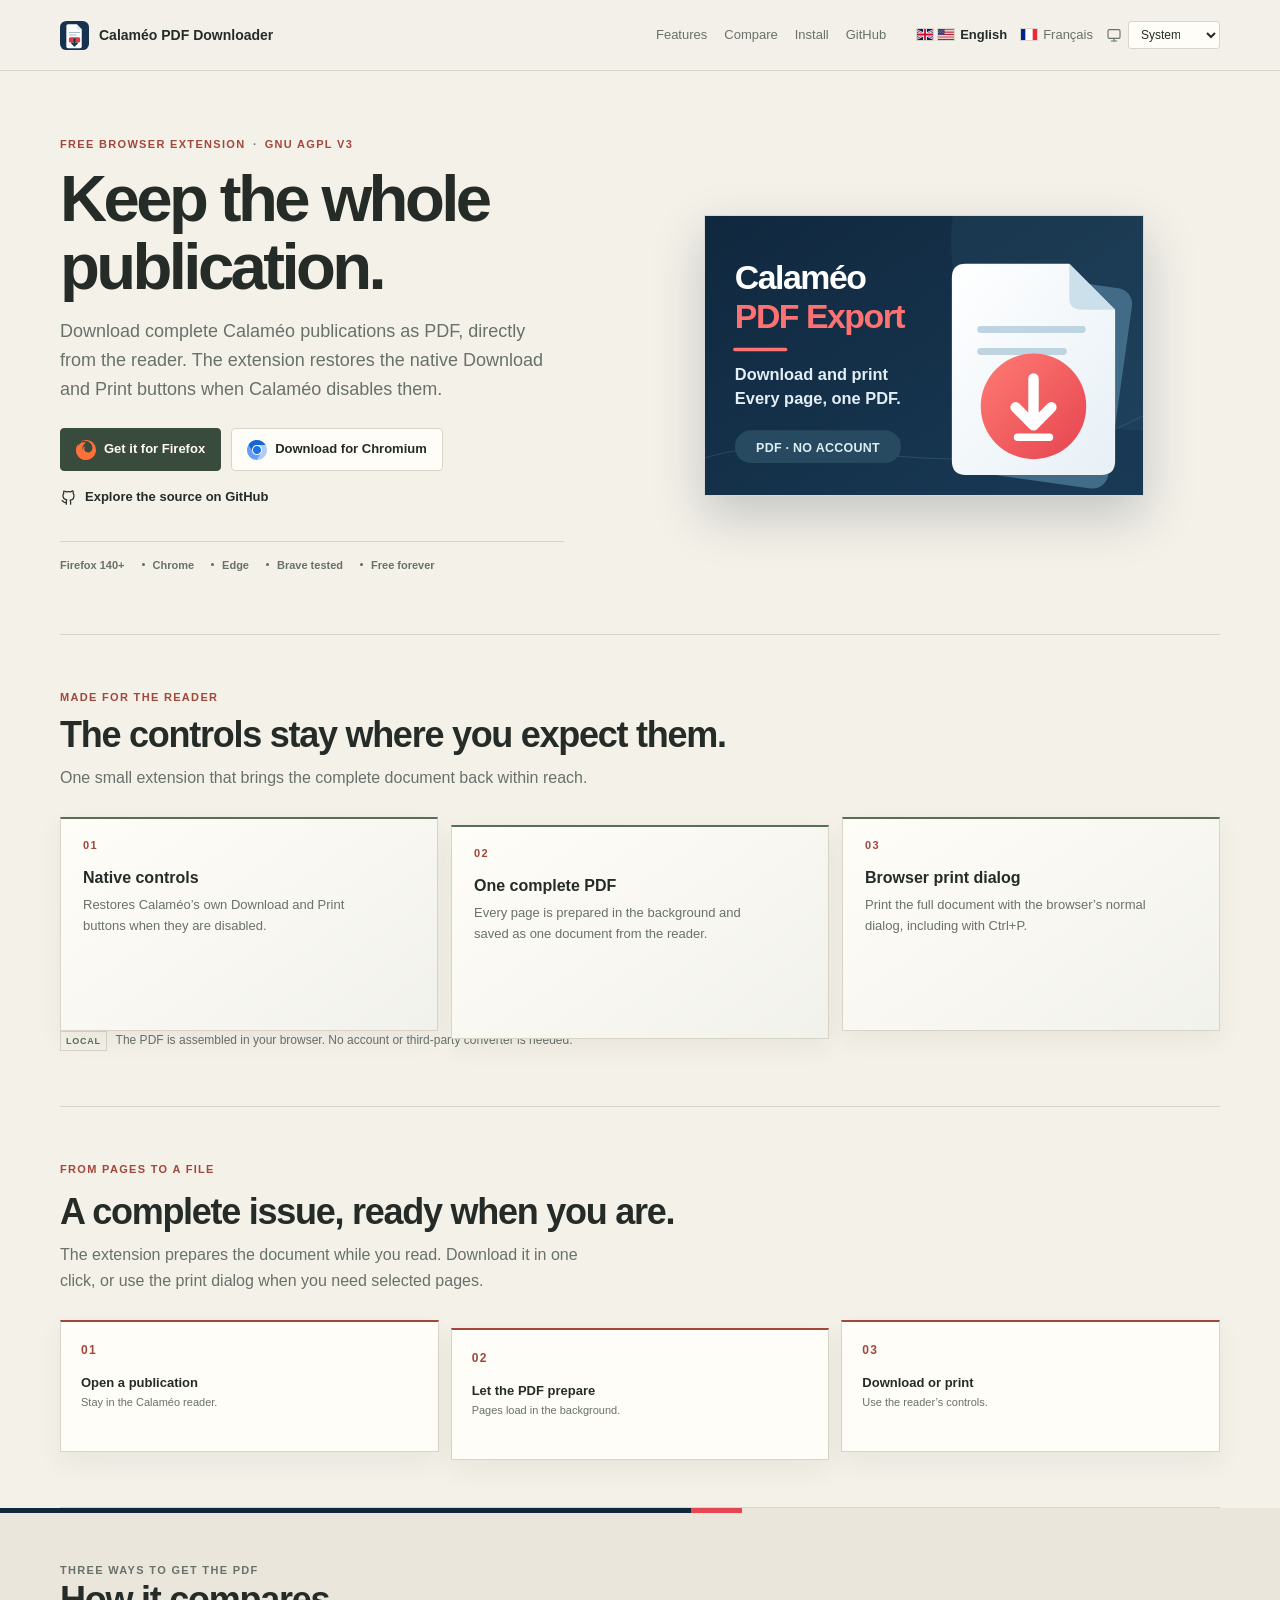
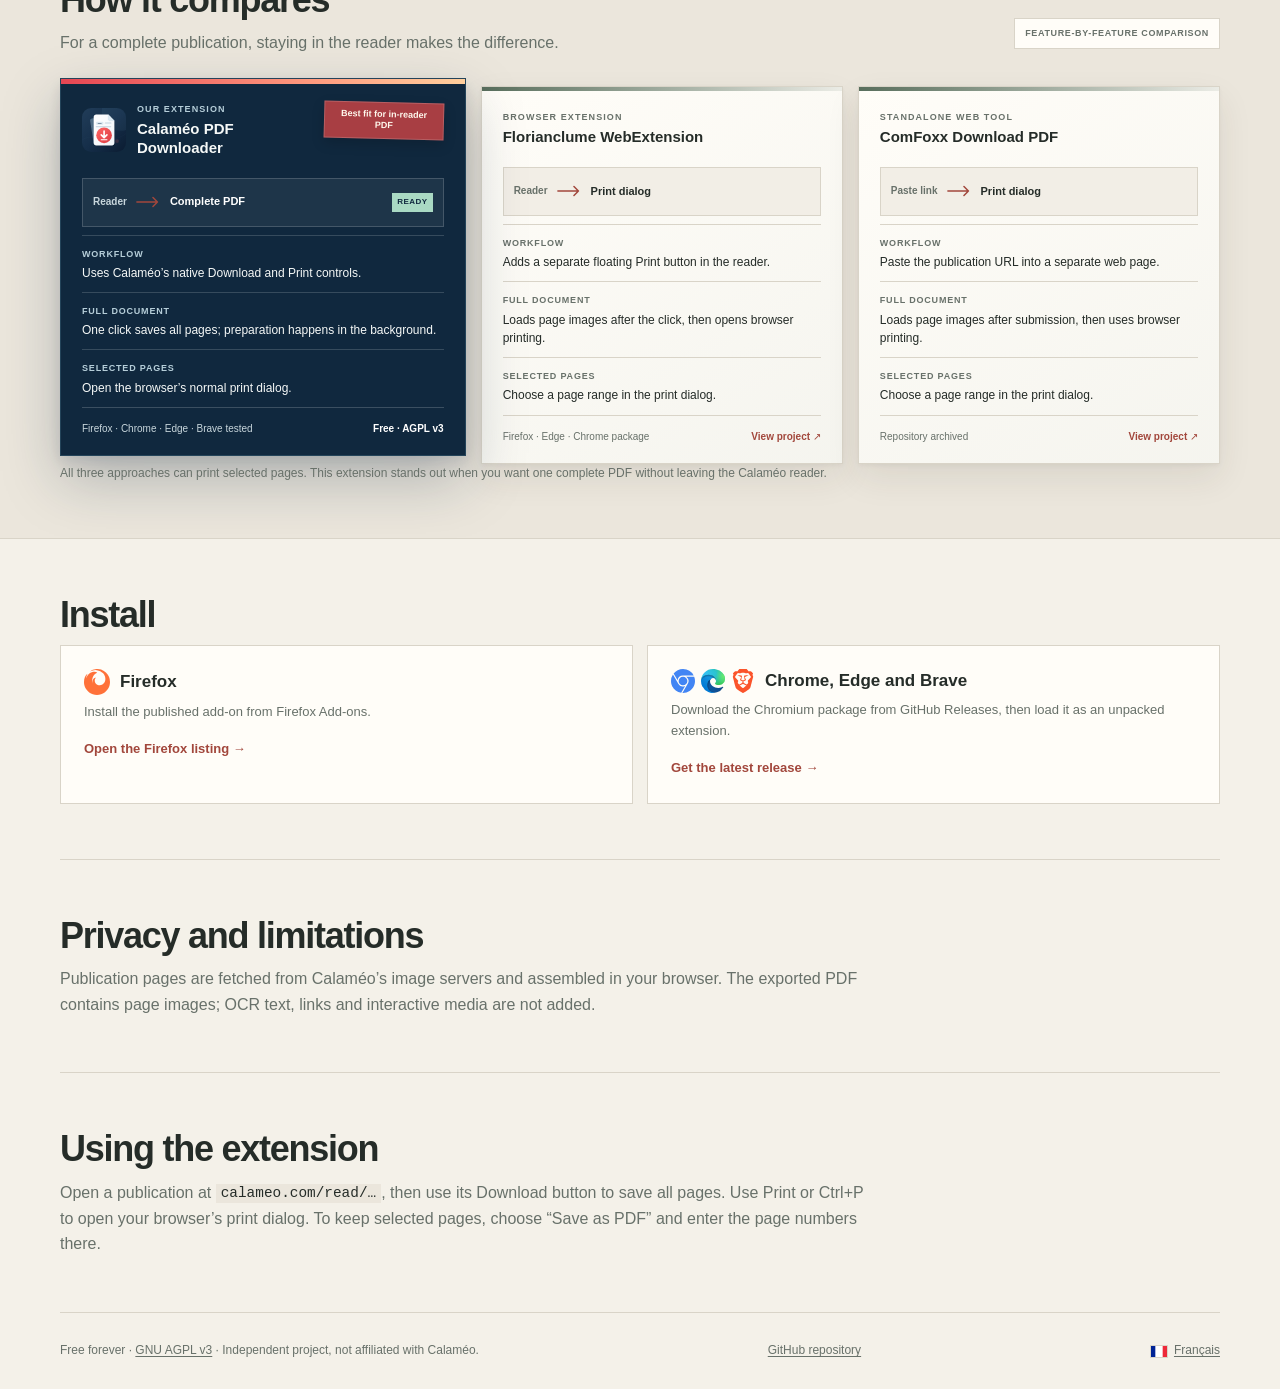
==== commit 3b76de3a: "Fit English project banner text" ====
--- a/docs/index.html
+++ b/docs/index.html
@@ -59,7 +59,7 @@
           <div class="hero-facts"><span>Firefox 140+</span><span>Chrome</span><span>Edge</span><span>Brave tested</span><span>Free forever</span></div>
         </div>
         <figure class="product-figure">
-          <img src="assets/calameo-product-banner-en.svg" alt="Calaméo PDF Export: download and print complete publications as PDF.">
+          <img src="assets/calameo-product-banner-en.svg?v=d5a2fea" alt="Calaméo PDF Export: download and print every page as one PDF.">
         </figure>
       </section>
 
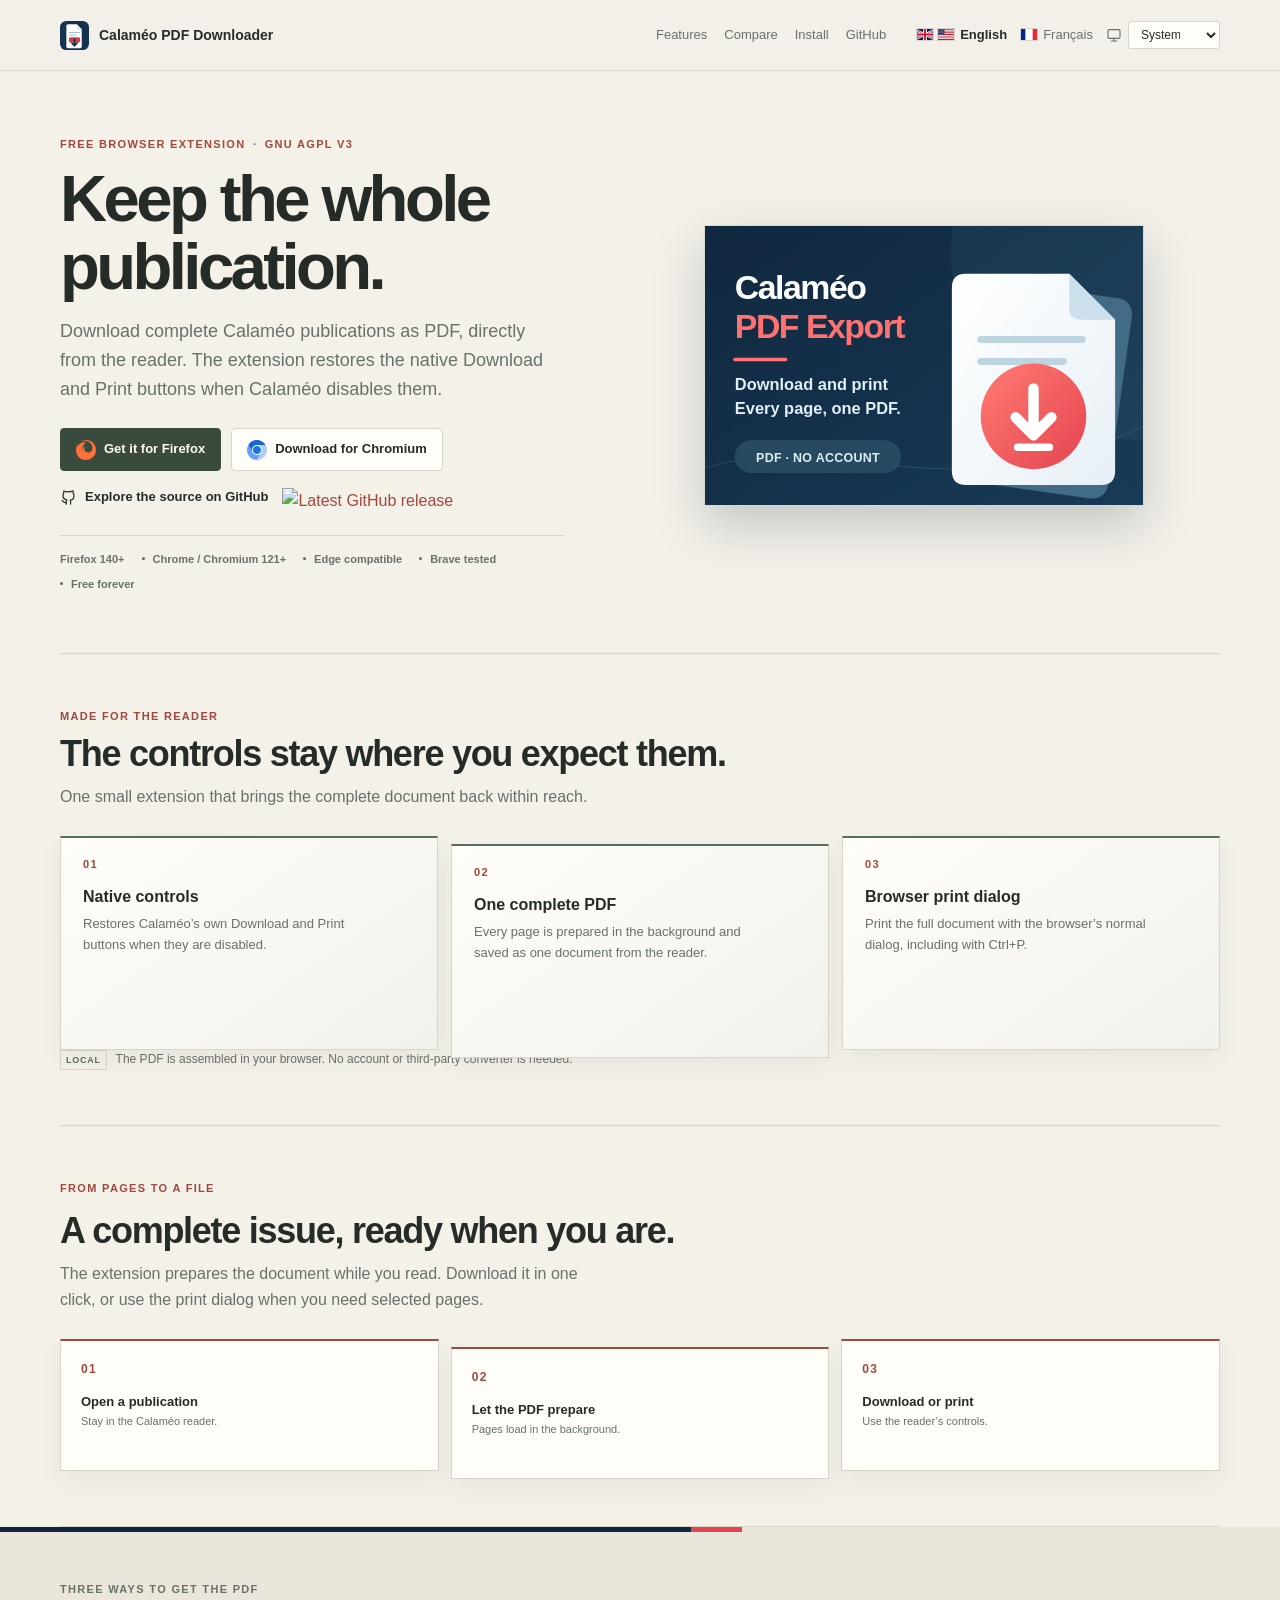
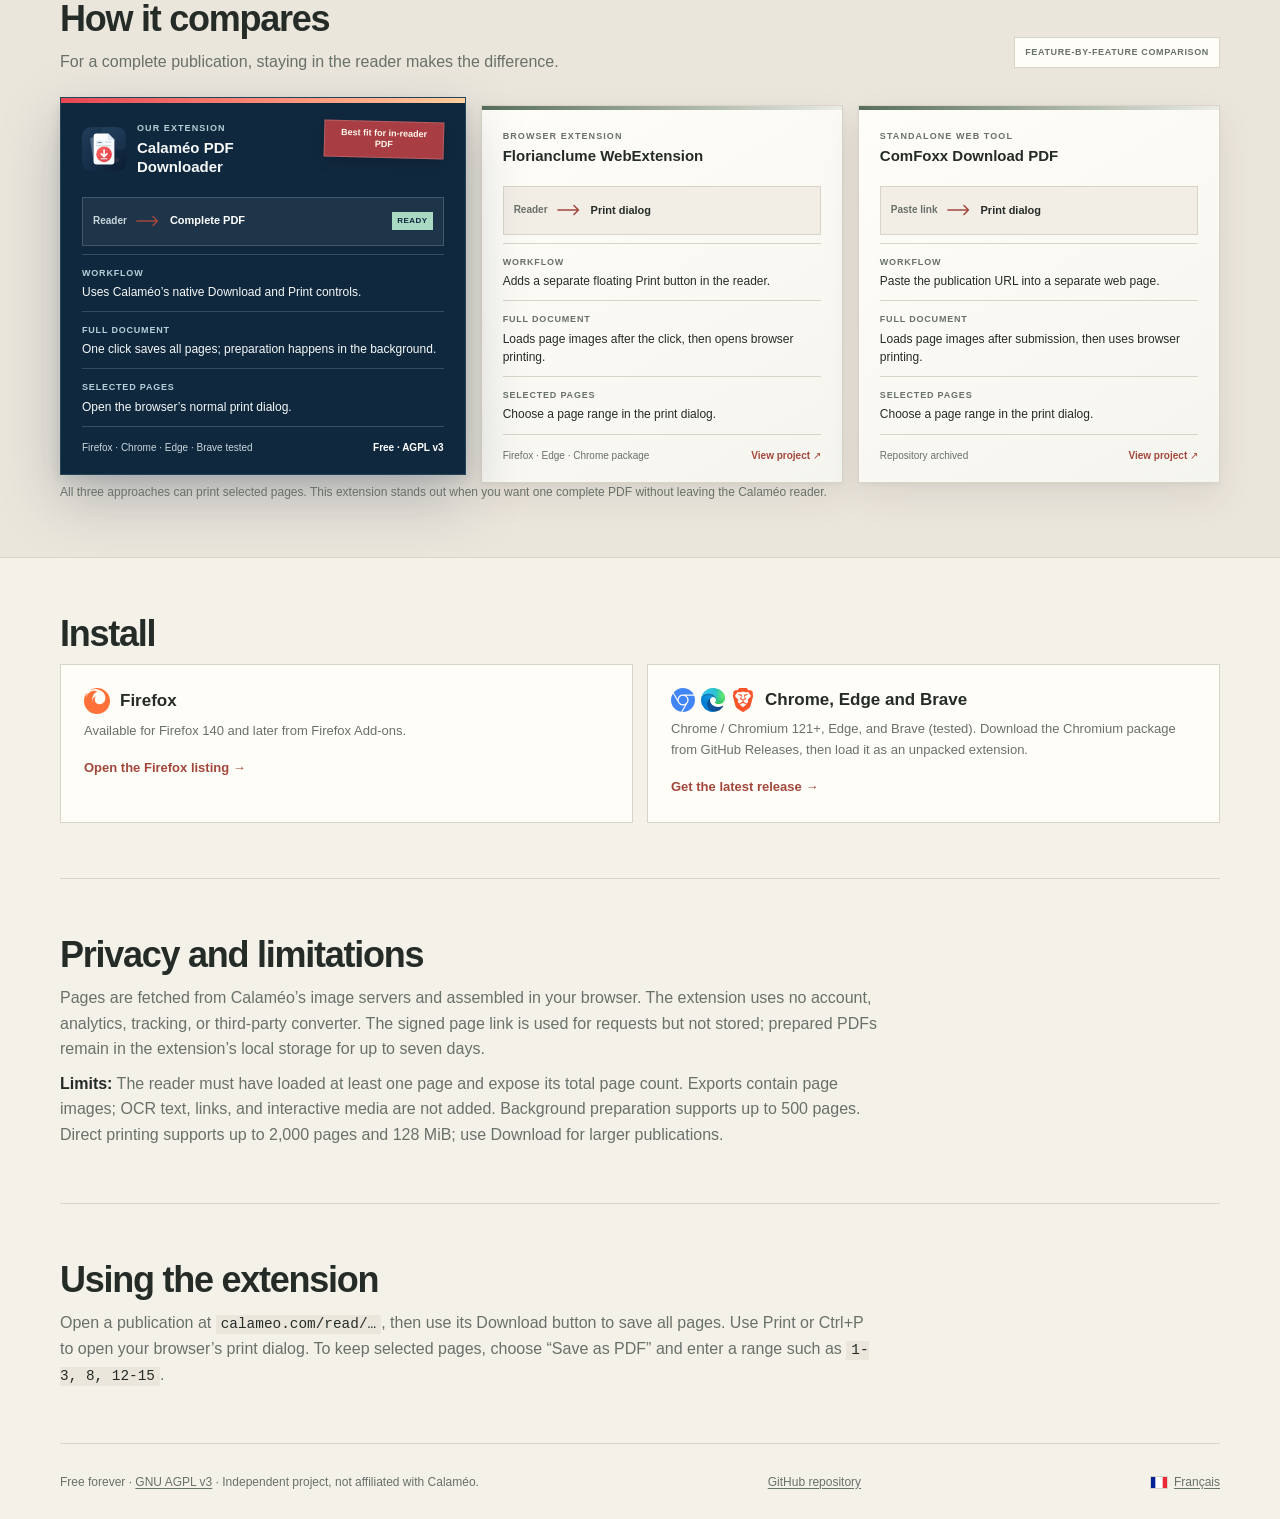
==== commit 44ed1834: "Bring README details onto the project site" ====
--- a/docs/index.html
+++ b/docs/index.html
@@ -11,7 +11,7 @@
     <link rel="alternate" hreflang="fr" href="https://elig-45.github.io/calameo-pdf-downloader/fr/">
     <link rel="alternate" hreflang="x-default" href="https://elig-45.github.io/calameo-pdf-downloader/">
     <link rel="icon" type="image/svg+xml" href="assets/favicon.svg">
-    <link rel="stylesheet" href="assets/site.css?v=browser-logos-1">
+    <link rel="stylesheet" href="assets/site.css?v=readme-details-1">
     <meta property="og:type" content="website">
     <meta property="og:site_name" content="Calaméo PDF Downloader">
     <meta property="og:title" content="Calaméo PDF Downloader">
@@ -55,8 +55,11 @@
             <a class="button button-primary" href="https://addons.mozilla.org/fr/firefox/addon/calam%C3%A9o-pdf-export/"><img class="browser-logo" src="assets/brands/firefox.svg" alt="">Get it for Firefox</a>
             <a class="button" href="https://github.com/elig-45/calameo-pdf-downloader/releases/latest"><img class="browser-logo" src="assets/brands/chromium.svg" alt="">Download for Chromium</a>
           </div>
-          <a class="source-link" href="https://github.com/elig-45/calameo-pdf-downloader"><svg aria-hidden="true" viewBox="0 0 24 24"><path d="M9 19c-4.3 1.4-4.3-2.2-6-2.6m12 5v-3.3a2.9 2.9 0 0 0-.8-2.3c2.7-.3 5.5-1.3 5.5-6A4.7 4.7 0 0 0 18.5 6a4.3 4.3 0 0 0-.1-3.2s-1-.3-3.4 1.3a11.7 11.7 0 0 0-6.1 0C6.5 2.8 5.5 2.8 5.5 2.8A4.3 4.3 0 0 0 5.4 6a4.7 4.7 0 0 0-1.2 3.3c0 4.7 2.8 5.7 5.5 6a2.9 2.9 0 0 0-.8 2.3v3.8"/></svg>Explore the source on GitHub</a>
-          <div class="hero-facts"><span>Firefox 140+</span><span>Chrome</span><span>Edge</span><span>Brave tested</span><span>Free forever</span></div>
+          <div class="project-links">
+            <a class="source-link" href="https://github.com/elig-45/calameo-pdf-downloader"><svg aria-hidden="true" viewBox="0 0 24 24"><path d="M9 19c-4.3 1.4-4.3-2.2-6-2.6m12 5v-3.3a2.9 2.9 0 0 0-.8-2.3c2.7-.3 5.5-1.3 5.5-6A4.7 4.7 0 0 0 18.5 6a4.3 4.3 0 0 0-.1-3.2s-1-.3-3.4 1.3a11.7 11.7 0 0 0-6.1 0C6.5 2.8 5.5 2.8 5.5 2.8A4.3 4.3 0 0 0 5.4 6a4.7 4.7 0 0 0-1.2 3.3c0 4.7 2.8 5.7 5.5 6a2.9 2.9 0 0 0-.8 2.3v3.8"/></svg>Explore the source on GitHub</a>
+            <a class="release-badge" href="https://github.com/elig-45/calameo-pdf-downloader/releases/latest"><img src="https://img.shields.io/github/v/release/elig-45/calameo-pdf-downloader?logo=github&amp;label=latest%20release&amp;style=flat-square" alt="Latest GitHub release"></a>
+          </div>
+          <div class="hero-facts"><span>Firefox 140+</span><span>Chrome / Chromium 121+</span><span>Edge compatible</span><span>Brave tested</span><span>Free forever</span></div>
         </div>
         <figure class="product-figure">
           <img src="assets/calameo-product-banner-en.svg?v=d5a2fea" alt="Calaméo PDF Export: download and print every page as one PDF.">
@@ -109,12 +112,12 @@
         <div class="install-grid">
           <article class="install-option">
             <h3><img class="browser-logo" src="assets/brands/firefox.svg" alt=""> Firefox</h3>
-            <p>Install the published add-on from Firefox Add-ons.</p>
+            <p>Available for Firefox 140 and later from Firefox Add-ons.</p>
             <a href="https://addons.mozilla.org/fr/firefox/addon/calam%C3%A9o-pdf-export/">Open the Firefox listing →</a>
           </article>
           <article class="install-option">
             <h3><span class="browser-logo-group" aria-hidden="true"><img class="browser-logo" src="assets/brands/googlechrome.svg" alt=""><img class="browser-logo" src="assets/brands/microsoftedge.svg" alt=""><img class="browser-logo" src="assets/brands/brave.svg" alt=""></span> Chrome, Edge and Brave</h3>
-            <p>Download the Chromium package from GitHub Releases, then load it as an unpacked extension.</p>
+            <p>Chrome / Chromium 121+, Edge, and Brave (tested). Download the Chromium package from GitHub Releases, then load it as an unpacked extension.</p>
             <a href="https://github.com/elig-45/calameo-pdf-downloader/releases/latest">Get the latest release →</a>
           </article>
         </div>
@@ -122,12 +125,13 @@
 
       <section class="section" aria-labelledby="privacy-title">
         <h2 id="privacy-title">Privacy and limitations</h2>
-        <p>Publication pages are fetched from Calaméo’s image servers and assembled in your browser. The exported PDF contains page images; OCR text, links and interactive media are not added.</p>
+        <p>Pages are fetched from Calaméo’s image servers and assembled in your browser. The extension uses no account, analytics, tracking, or third-party converter. The signed page link is used for requests but not stored; prepared PDFs remain in the extension’s local storage for up to seven days.</p>
+        <p class="limits-note"><strong>Limits:</strong> The reader must have loaded at least one page and expose its total page count. Exports contain page images; OCR text, links, and interactive media are not added. Background preparation supports up to 500 pages. Direct printing supports up to 2,000 pages and 128 MiB; use Download for larger publications.</p>
       </section>
 
       <section class="section faq" aria-labelledby="faq-title">
         <h2 id="faq-title">Using the extension</h2>
-        <p>Open a publication at <code>calameo.com/read/…</code>, then use its Download button to save all pages. Use Print or Ctrl+P to open your browser’s print dialog. To keep selected pages, choose “Save as PDF” and enter the page numbers there.</p>
+        <p>Open a publication at <code>calameo.com/read/…</code>, then use its Download button to save all pages. Use Print or Ctrl+P to open your browser’s print dialog. To keep selected pages, choose “Save as PDF” and enter a range such as <code>1-3, 8, 12-15</code>.</p>
       </section>
     </main>
 
--- a/docs/assets/site.css
+++ b/docs/assets/site.css
@@ -94,6 +94,9 @@
 }
 .source-link { display: inline-flex; align-items: center; gap: 8px; margin-top: 16px; color: var(--text); font-size: 13px; font-weight: 600; }
 .source-link svg { width: 17px; height: 17px; fill: none; stroke: currentColor; stroke-width: 1.7; stroke-linecap: round; stroke-linejoin: round; }
+.project-links { display: flex; align-items: center; flex-wrap: wrap; gap: 0 14px; }
+.release-badge { display: inline-flex; align-items: center; margin-top: 16px; }
+.release-badge img { display: block; height: 20px; }
 .hero-facts { display: flex; flex-wrap: wrap; gap: 7px 17px; margin-top: 27px; padding-top: 15px; border-top: 1px solid var(--border); color: var(--muted); font-size: 11px; font-weight: 600; }
 .hero-facts span + span::before { content: ""; display: inline-block; width: 3px; height: 3px; margin: 0 8px 3px 0; border-radius: 50%; background: var(--sage); }
 .product-figure { width: min(100%, 440px); min-width: 0; margin: 0 auto; animation: arrive .7s cubic-bezier(.2,.65,.25,1) both; }
@@ -178,6 +181,8 @@
 .install-option p { margin: 0 0 12px; color: var(--muted); font-size: 13px; }
 .install-option > a { font-size: 13px; font-weight: 650; }
 .faq p, .section > p { max-width: 820px; margin: 0; color: var(--muted); }
+.limits-note { margin-top: 9px !important; }
+.limits-note strong { color: var(--text); }
 code { padding: .1em .35em; color: var(--text); background: var(--soft); font-size: .9em; }
 .site-footer { color: var(--muted); font-size: 12px; }
 .footer-inner { min-height: 76px; display: flex; align-items: center; justify-content: space-between; flex-wrap: wrap; gap: 10px 18px; }
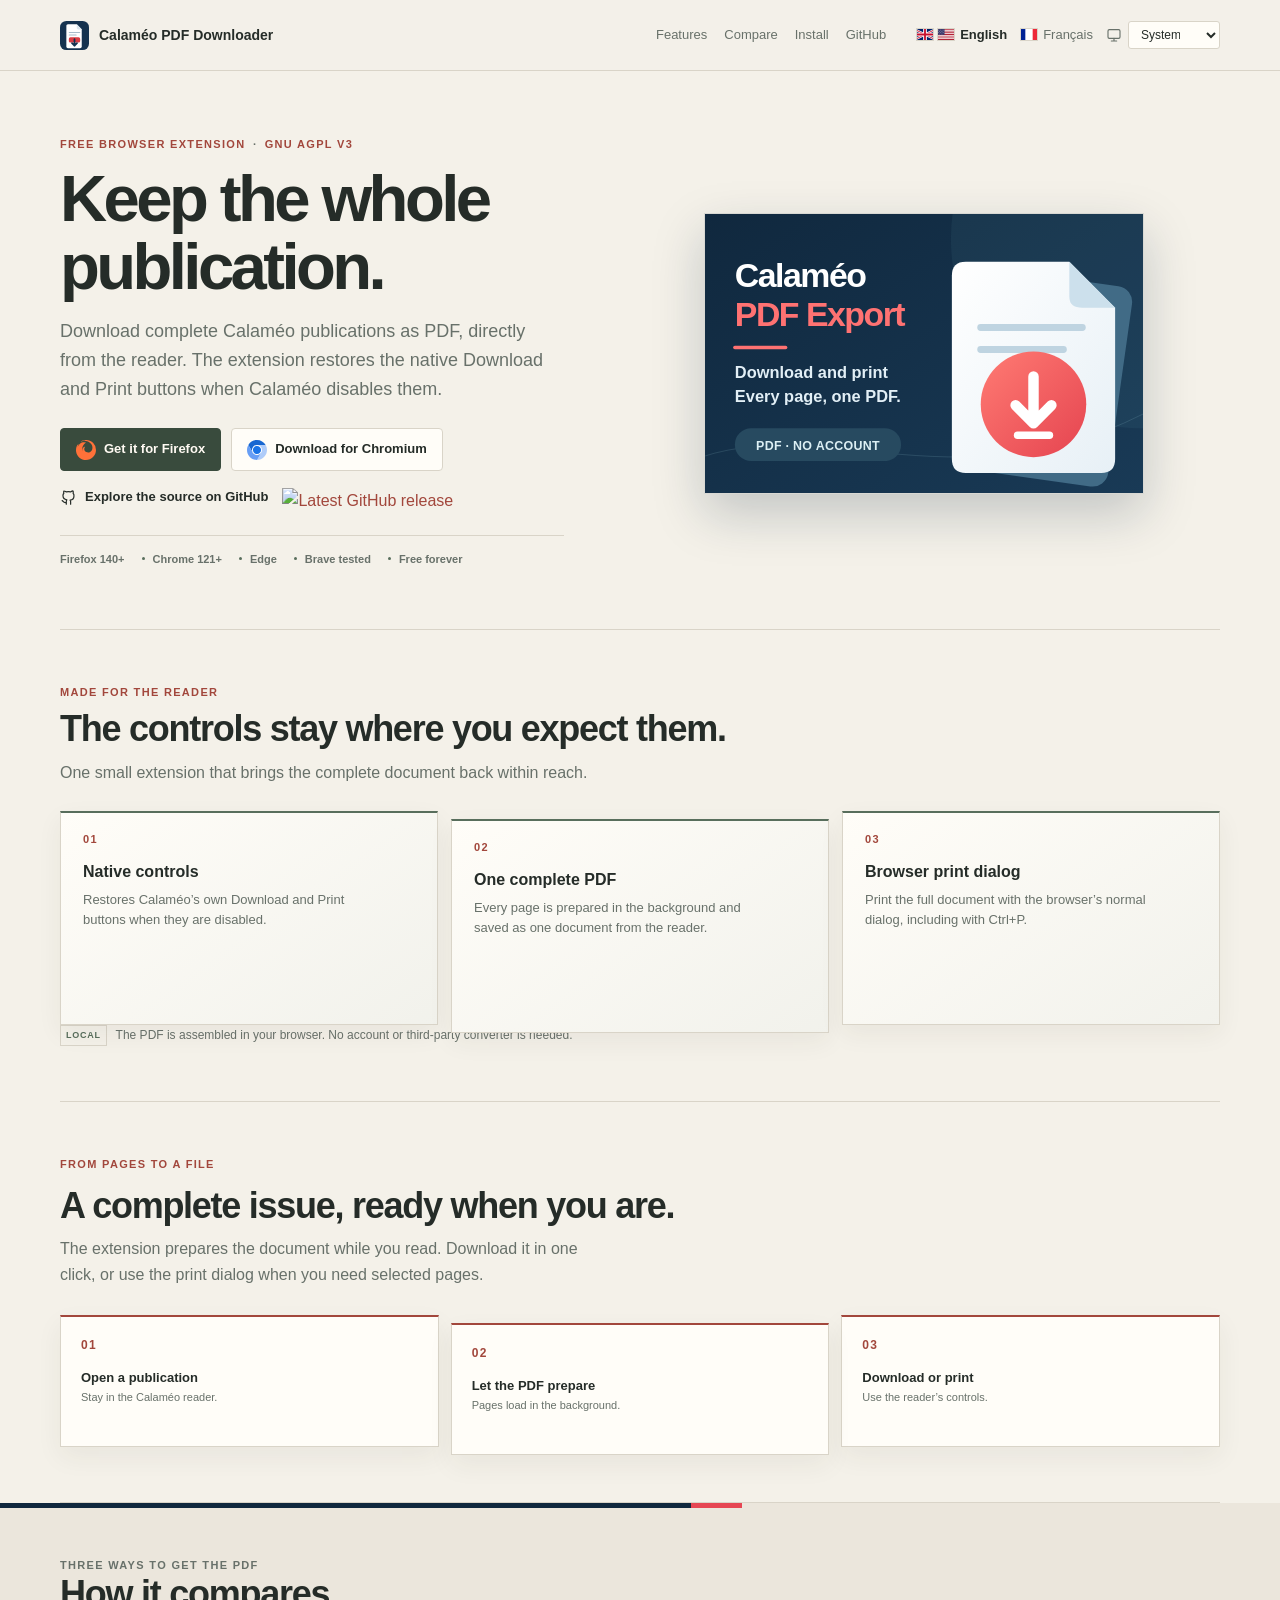
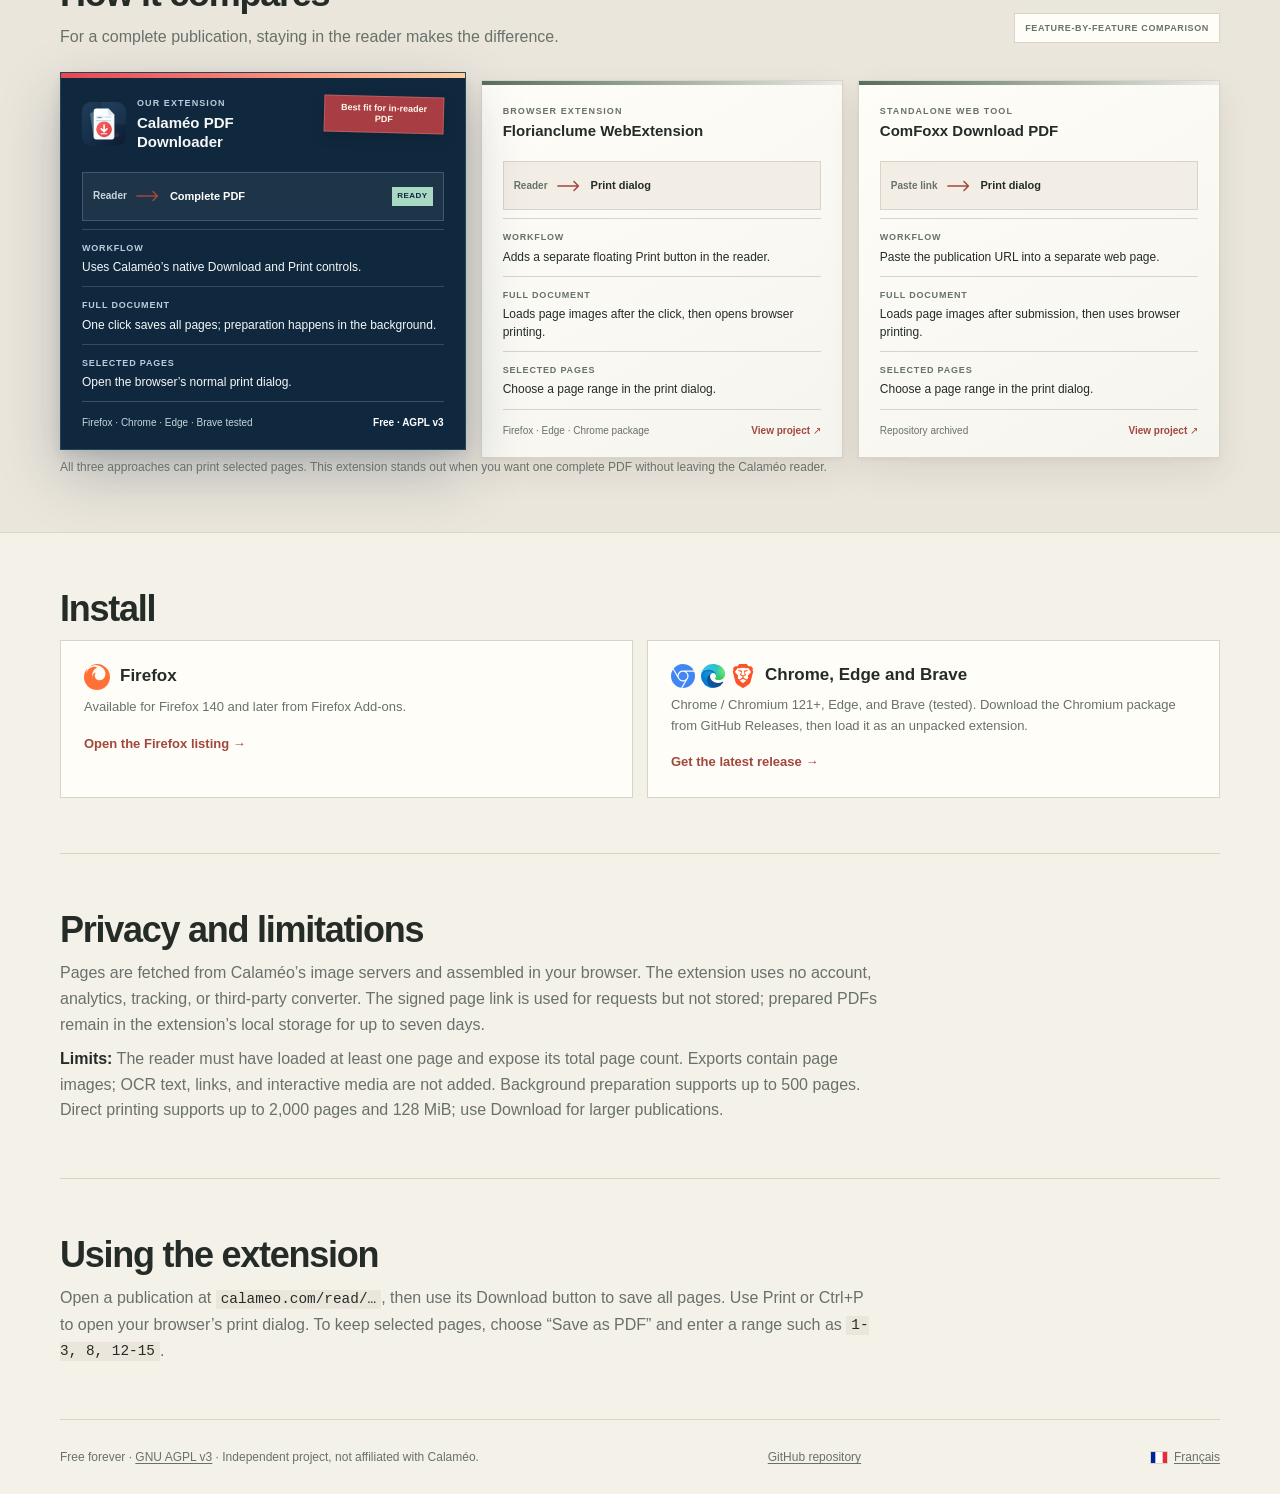
==== commit 788f194f: "Keep browser support row compact" ====
--- a/docs/index.html
+++ b/docs/index.html
@@ -59,7 +59,7 @@
             <a class="source-link" href="https://github.com/elig-45/calameo-pdf-downloader"><svg aria-hidden="true" viewBox="0 0 24 24"><path d="M9 19c-4.3 1.4-4.3-2.2-6-2.6m12 5v-3.3a2.9 2.9 0 0 0-.8-2.3c2.7-.3 5.5-1.3 5.5-6A4.7 4.7 0 0 0 18.5 6a4.3 4.3 0 0 0-.1-3.2s-1-.3-3.4 1.3a11.7 11.7 0 0 0-6.1 0C6.5 2.8 5.5 2.8 5.5 2.8A4.3 4.3 0 0 0 5.4 6a4.7 4.7 0 0 0-1.2 3.3c0 4.7 2.8 5.7 5.5 6a2.9 2.9 0 0 0-.8 2.3v3.8"/></svg>Explore the source on GitHub</a>
             <a class="release-badge" href="https://github.com/elig-45/calameo-pdf-downloader/releases/latest"><img src="https://img.shields.io/github/v/release/elig-45/calameo-pdf-downloader?logo=github&amp;label=latest%20release&amp;style=flat-square" alt="Latest GitHub release"></a>
           </div>
-          <div class="hero-facts"><span>Firefox 140+</span><span>Chrome / Chromium 121+</span><span>Edge compatible</span><span>Brave tested</span><span>Free forever</span></div>
+          <div class="hero-facts"><span>Firefox 140+</span><span>Chrome 121+</span><span>Edge</span><span>Brave tested</span><span>Free forever</span></div>
         </div>
         <figure class="product-figure">
           <img src="assets/calameo-product-banner-en.svg?v=d5a2fea" alt="Calaméo PDF Export: download and print every page as one PDF.">
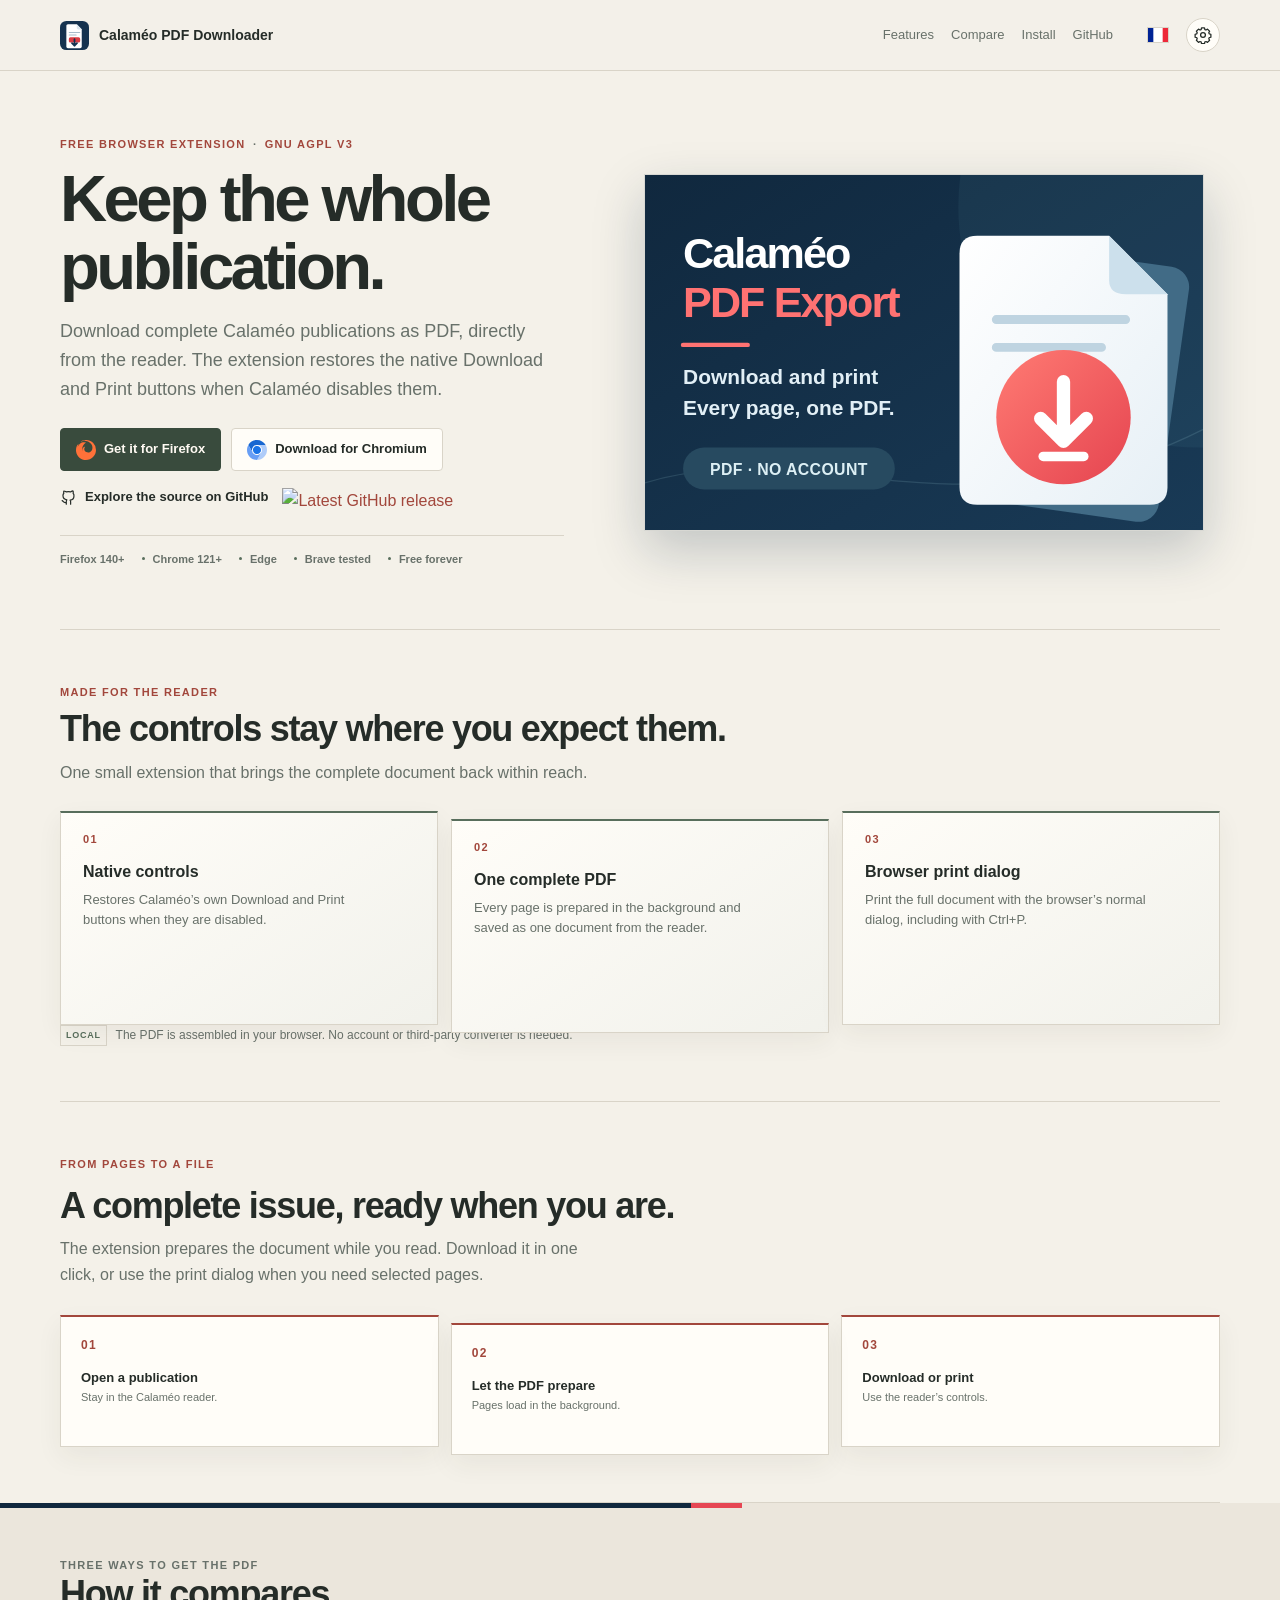
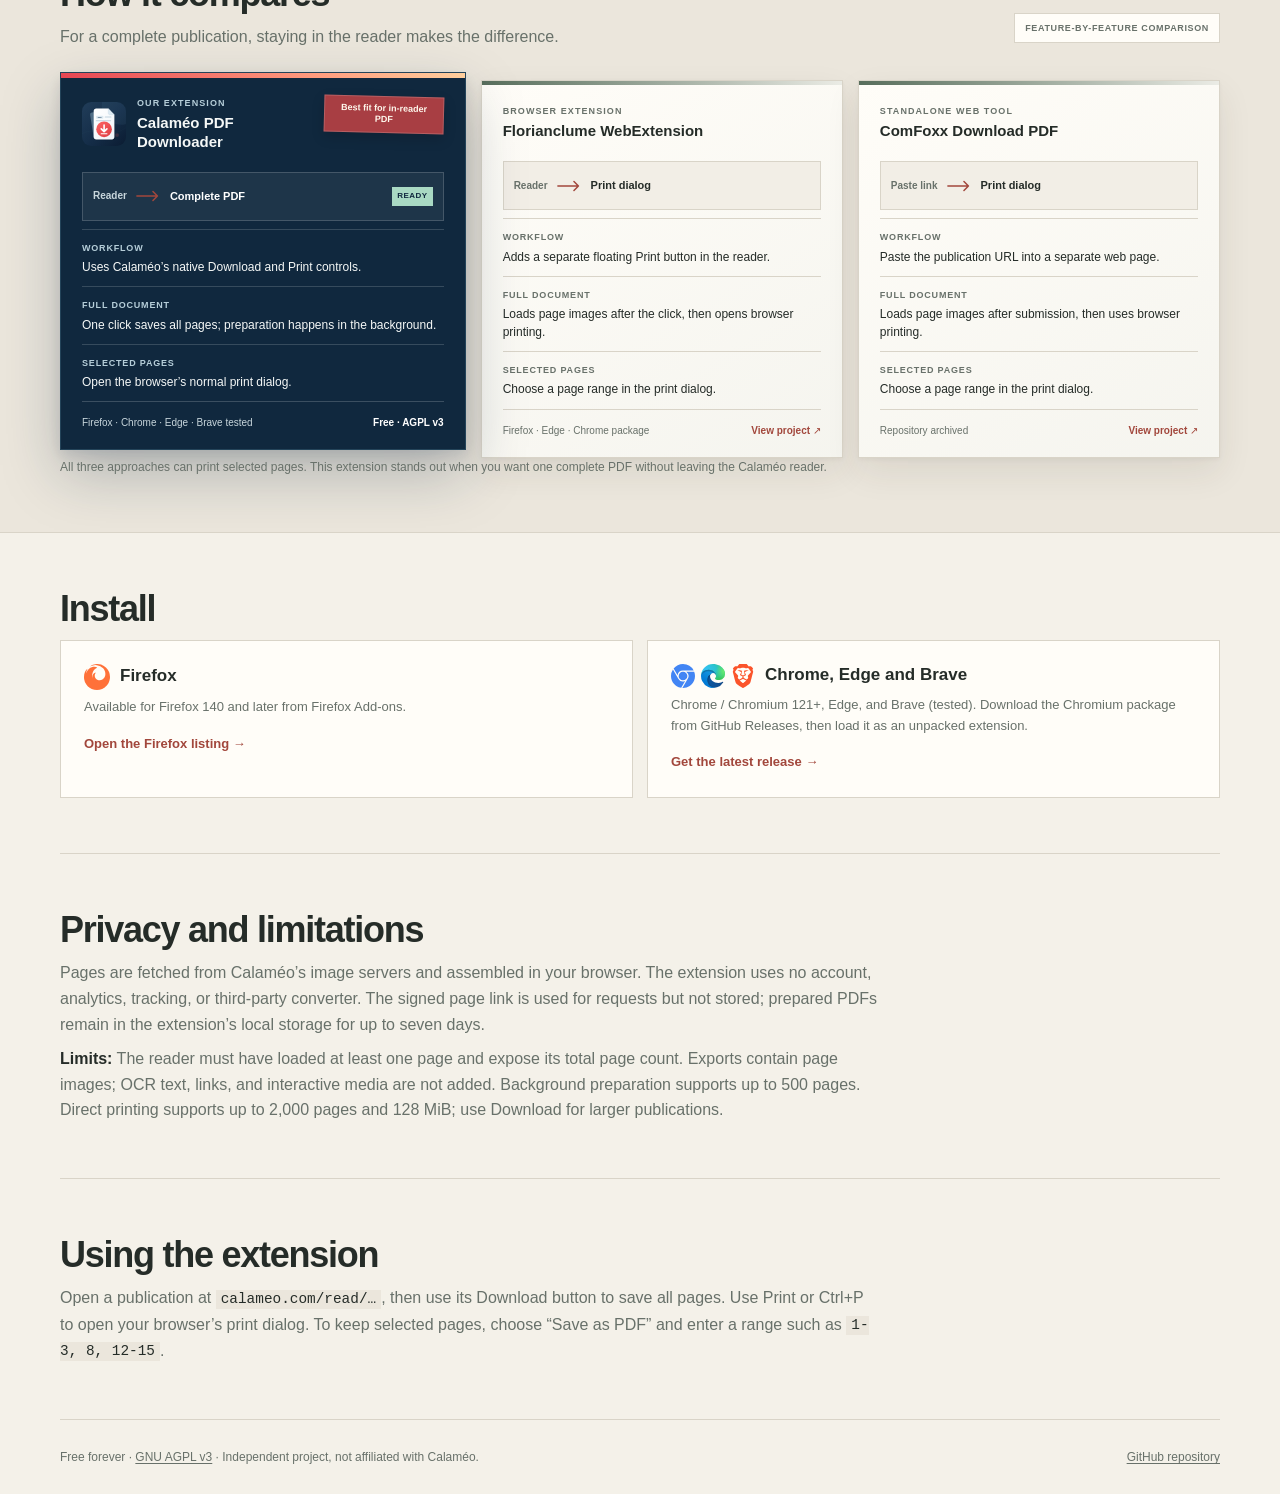
==== commit 489f2301: "Improve language and theme controls" ====
--- a/docs/index.html
+++ b/docs/index.html
@@ -11,7 +11,7 @@
     <link rel="alternate" hreflang="fr" href="https://elig-45.github.io/calameo-pdf-downloader/fr/">
     <link rel="alternate" hreflang="x-default" href="https://elig-45.github.io/calameo-pdf-downloader/">
     <link rel="icon" type="image/svg+xml" href="assets/favicon.svg">
-    <link rel="stylesheet" href="assets/site.css?v=readme-details-1">
+    <link rel="stylesheet" href="assets/site.css?v=theme-button-hero-size-1">
     <meta property="og:type" content="website">
     <meta property="og:site_name" content="Calaméo PDF Downloader">
     <meta property="og:title" content="Calaméo PDF Downloader">
@@ -28,18 +28,18 @@
   </head>
   <body>
     <a class="skip-link" href="#main">Skip to content</a>
-    <svg class="icon-sprite" xmlns="http://www.w3.org/2000/svg" aria-hidden="true" focusable="false">
-      <symbol id="icon-display" viewBox="0 0 24 24"><rect x="3" y="4" width="18" height="13" rx="2"/><path d="M8 21h8m-4-4v4"/></symbol>
-    </svg>
     <header class="site-header">
       <div class="container header-inner">
         <a class="brand" href="./"><img src="assets/favicon.svg" width="30" height="30" alt=""><span>Calaméo PDF Downloader</span></a>
         <div class="header-tools">
           <nav class="site-nav" aria-label="Project navigation"><a href="#features">Features</a><a href="#comparison">Compare</a><a href="#install">Install</a><a href="https://github.com/elig-45/calameo-pdf-downloader">GitHub</a></nav>
           <nav class="preferences-nav" aria-label="Language and appearance">
-            <a class="language-current" href="./" lang="en" aria-current="page"><span class="language-flags" aria-hidden="true"><img src="assets/flag-gb.svg" width="18" height="13" alt=""><img src="assets/flag-us.svg" width="18" height="13" alt=""></span><span>English</span></a>
-            <a href="fr/" lang="fr"><img src="assets/flag-fr.svg" width="18" height="13" alt="" aria-hidden="true"><span>Français</span></a>
-            <label class="theme-control"><svg class="theme-icon" aria-hidden="true"><use href="#icon-display"/></svg><span class="sr-only">Color theme</span><select id="theme-choice" aria-label="Color theme"><option value="system" selected>System</option><option value="light">Light</option><option value="dark">Dark</option></select></label>
+            <a class="language-switch" href="fr/" lang="fr" aria-label="Afficher le site en français" title="Français"><img src="assets/flag-fr.svg" width="22" height="16" alt="" aria-hidden="true"></a>
+            <button class="theme-toggle" id="theme-toggle" type="button" data-theme-choice="system" aria-label="Theme: system. Activate to change." title="Theme: system">
+              <svg class="theme-icon theme-icon-system" aria-hidden="true" viewBox="0 0 24 24"><path d="M10 2.5h4l.5 2.2a7.7 7.7 0 0 1 1.5.6l2-1.1 2.8 2.8-1.1 2a7.7 7.7 0 0 1 .6 1.5l2.2.5v4l-2.2.5a7.7 7.7 0 0 1-.6 1.5l1.1 2-2.8 2.8-2-1.1a7.7 7.7 0 0 1-1.5.6l-.5 2.2h-4l-.5-2.2a7.7 7.7 0 0 1-1.5-.6l-2 1.1-2.8-2.8 1.1-2a7.7 7.7 0 0 1-.6-1.5L1.5 15v-4l2.2-.5a7.7 7.7 0 0 1 .6-1.5l-1.1-2L6 4.2l2 1.1a7.7 7.7 0 0 1 1.5-.6z"/><circle cx="12" cy="12" r="3.2"/></svg>
+              <svg class="theme-icon theme-icon-light" aria-hidden="true" viewBox="0 0 24 24"><circle cx="12" cy="12" r="4"/><path d="M12 2v2m0 16v2M4.93 4.93l1.42 1.42m11.3 11.3 1.42 1.42M2 12h2m16 0h2M4.93 19.07l1.42-1.42m11.3-11.3 1.42-1.42"/></svg>
+              <svg class="theme-icon theme-icon-dark" aria-hidden="true" viewBox="0 0 24 24"><path d="M20.2 15.1A8.6 8.6 0 0 1 8.9 3.8 8.8 8.8 0 1 0 20.2 15.1Z"/></svg>
+            </button>
           </nav>
         </div>
       </div>
@@ -135,7 +135,7 @@
       </section>
     </main>
 
-    <footer class="site-footer"><div class="container footer-inner"><span>Free forever · <a href="https://github.com/elig-45/calameo-pdf-downloader/blob/main/LICENSE">GNU AGPL v3</a> · Independent project, not affiliated with Calaméo.</span><a href="https://github.com/elig-45/calameo-pdf-downloader">GitHub repository</a><a class="footer-language" href="fr/" lang="fr"><img src="assets/flag-fr.svg" width="18" height="13" alt="" aria-hidden="true"> Français</a></div></footer>
-    <script src="assets/theme.js" defer></script>
+    <footer class="site-footer"><div class="container footer-inner"><span>Free forever · <a href="https://github.com/elig-45/calameo-pdf-downloader/blob/main/LICENSE">GNU AGPL v3</a> · Independent project, not affiliated with Calaméo.</span><a href="https://github.com/elig-45/calameo-pdf-downloader">GitHub repository</a></div></footer>
+    <script src="assets/theme.js?v=theme-button-hero-size-1" defer></script>
   </body>
 </html>
--- a/docs/assets/site.css
+++ b/docs/assets/site.css
@@ -66,14 +66,16 @@
 .header-inner nav { display: flex; align-items: center; gap: 17px; font-size: 13px; }
 .header-inner nav a { display: inline-flex; align-items: center; gap: 5px; color: var(--muted); transition: color .18s ease; }
 .header-inner nav a:hover { color: var(--text); text-decoration: none; }
-.header-inner nav .language-current { color: var(--text); font-weight: 650; }
 .header-inner .preferences-nav { gap: 13px; }
-.language-flags { display: inline-flex; align-items: center; gap: 3px; }
-.language-flags img, .header-inner nav > a > img, .footer-language img { width: 18px; height: 13px; display: block; border: 1px solid var(--border); object-fit: cover; }
-.theme-control { display: inline-flex; align-items: center; gap: 6px; color: var(--muted); }
-.theme-icon { width: 16px; height: 16px; fill: none; stroke: currentColor; stroke-linecap: round; stroke-linejoin: round; stroke-width: 1.7; }
-.theme-control select { max-width: 92px; padding: 5px 23px 5px 8px; border: 1px solid var(--border); border-radius: 3px; color: var(--text); background: var(--surface); font: inherit; font-size: 12px; }
-.icon-sprite { position: absolute; width: 0; height: 0; overflow: hidden; }
+.language-switch { display: inline-flex; width: 30px; height: 30px; align-items: center; justify-content: center; }
+.language-switch:hover { text-decoration: none; }
+.language-switch img { display: block; width: 22px; height: 16px; border: 1px solid var(--border); object-fit: cover; }
+.theme-toggle { position: relative; display: inline-grid; width: 34px; height: 34px; flex: none; place-items: center; padding: 0; overflow: hidden; border: 1px solid var(--border); border-radius: 50%; color: var(--text); background: var(--surface); cursor: pointer; transition: color .2s ease, background .2s ease, border-color .2s ease, transform .25s ease; }
+.theme-toggle:hover { transform: rotate(-8deg); border-color: var(--muted); color: var(--accent); background: var(--soft); }
+.theme-toggle:active { transform: scale(.9) rotate(8deg); }
+.theme-toggle:focus-visible { outline: 2px solid var(--accent); outline-offset: 3px; }
+.theme-icon { position: absolute; width: 18px; height: 18px; fill: none; stroke: currentColor; stroke-width: 1.7; stroke-linecap: round; stroke-linejoin: round; opacity: 0; transform: rotate(-45deg) scale(.55); transition: opacity .2s ease, transform .35s cubic-bezier(.2,.75,.25,1); }
+.theme-toggle[data-theme-choice="system"] .theme-icon-system, .theme-toggle[data-theme-choice="light"] .theme-icon-light, .theme-toggle[data-theme-choice="dark"] .theme-icon-dark { opacity: 1; transform: rotate(0) scale(1); }
 .hero { display: grid; grid-template-columns: minmax(0, .92fr) minmax(0, 1.08fr); align-items: center; gap: clamp(35px, 5vw, 72px); padding: 66px 0 60px; border-bottom: 1px solid var(--border); }
 .intro { min-width: 0; }
 .eyebrow { margin: 0 0 13px; color: var(--accent); font-size: 11px; font-weight: 720; letter-spacing: .12em; line-height: 1.4; text-transform: uppercase; }
@@ -99,7 +101,7 @@
 .release-badge img { display: block; height: 20px; }
 .hero-facts { display: flex; flex-wrap: wrap; gap: 7px 17px; margin-top: 27px; padding-top: 15px; border-top: 1px solid var(--border); color: var(--muted); font-size: 11px; font-weight: 600; }
 .hero-facts span + span::before { content: ""; display: inline-block; width: 3px; height: 3px; margin: 0 8px 3px 0; border-radius: 50%; background: var(--sage); }
-.product-figure { width: min(100%, 440px); min-width: 0; margin: 0 auto; animation: arrive .7s cubic-bezier(.2,.65,.25,1) both; }
+.product-figure { width: min(100%, 560px); min-width: 0; margin: 0 auto; animation: arrive .7s cubic-bezier(.2,.65,.25,1) both; }
 .product-figure img { display: block; width: 100%; height: auto; border: 1px solid rgb(16 40 62 / 12%); box-shadow: 0 20px 48px rgb(16 40 62 / 21%); transition: transform .28s ease, box-shadow .28s ease; }
 .product-figure:hover img { transform: translateY(-4px); box-shadow: 0 27px 58px rgb(16 40 62 / 25%); }
 .section { padding: 55px 0; border-bottom: 1px solid var(--border); }
@@ -187,7 +189,6 @@
 .site-footer { color: var(--muted); font-size: 12px; }
 .footer-inner { min-height: 76px; display: flex; align-items: center; justify-content: space-between; flex-wrap: wrap; gap: 10px 18px; }
 .site-footer a { color: inherit; text-decoration: underline; text-decoration-color: currentColor; text-underline-offset: 2px; }
-.footer-language { display: inline-flex; align-items: center; gap: 6px; }
 .sr-only { position: absolute; width: 1px; height: 1px; padding: 0; margin: -1px; overflow: hidden; clip: rect(0,0,0,0); white-space: nowrap; border: 0; }
 @keyframes arrive { from { opacity: 0; transform: translateY(13px) scale(.99); } to { opacity: 1; transform: translateY(0) scale(1); } }
 @media (max-width: 980px) {
@@ -207,7 +208,7 @@
   .hero { grid-template-columns: 1fr; gap: 36px; padding-block: 40px; }
   h1 { max-width: 600px; font-size: clamp(42px, 12vw, 58px); }
   .lead { font-size: 16px; }
-  .product-figure { width: min(100%, 440px); margin-inline: auto; }
+  .product-figure { width: min(100%, 560px); margin-inline: auto; }
   .feature-grid { grid-template-columns: 1fr; gap: 9px; }
   .feature-card { min-height: 0; padding: 19px; }
   .feature-card:nth-child(2) { transform: none; }
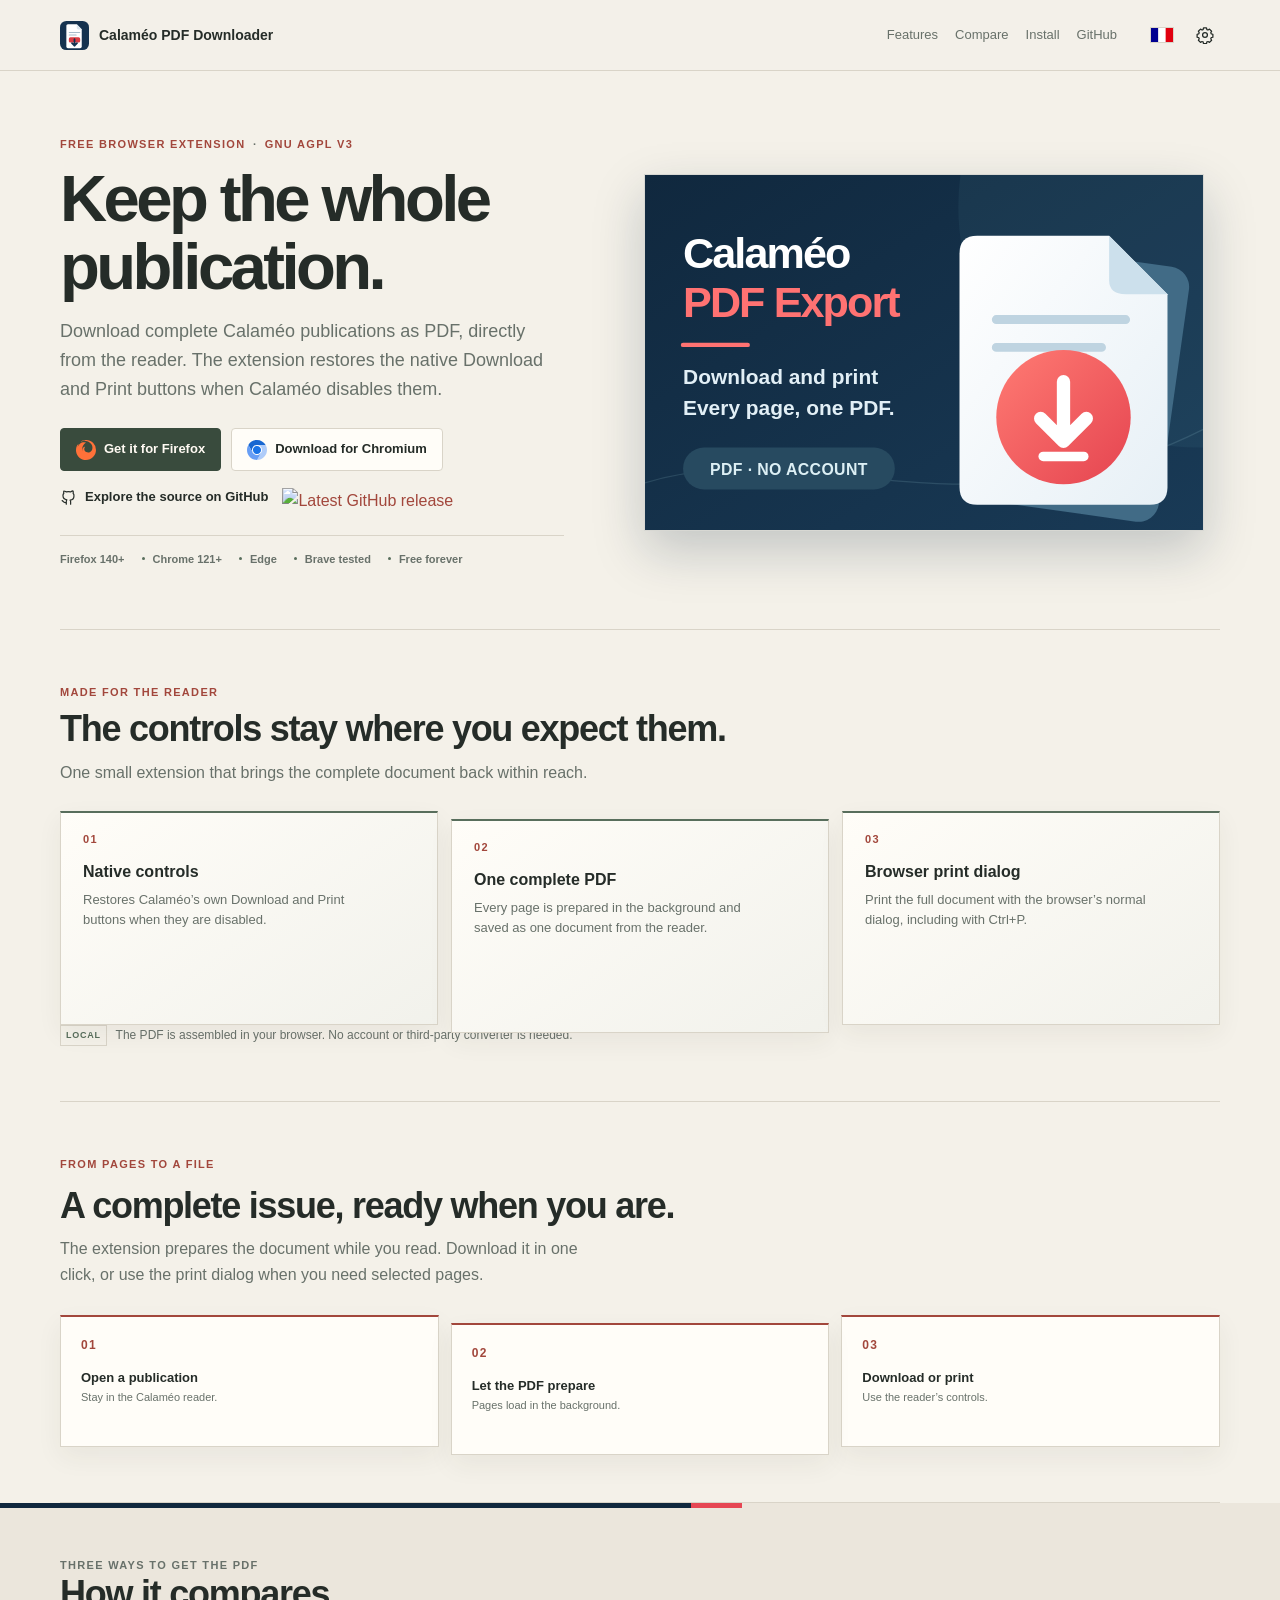
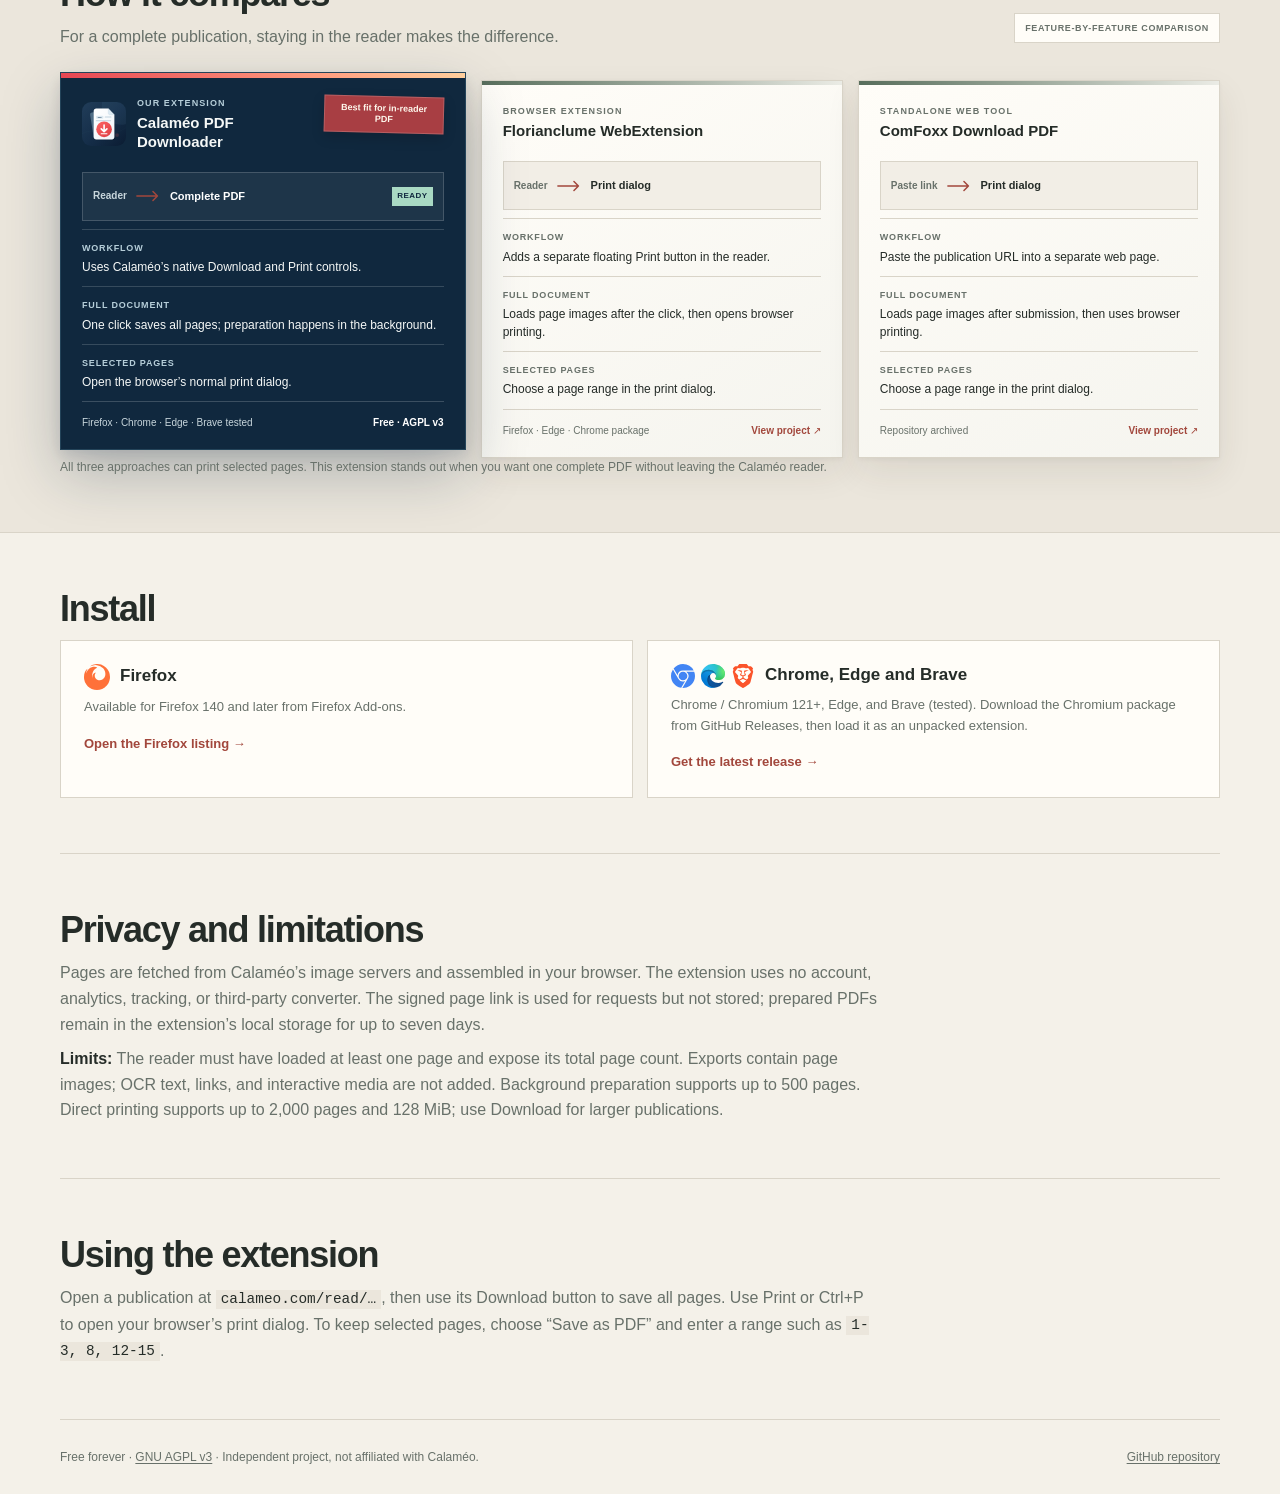
==== commit 3af873fe: "Refine French flag and theme button" ====
--- a/docs/index.html
+++ b/docs/index.html
@@ -11,7 +11,7 @@
     <link rel="alternate" hreflang="fr" href="https://elig-45.github.io/calameo-pdf-downloader/fr/">
     <link rel="alternate" hreflang="x-default" href="https://elig-45.github.io/calameo-pdf-downloader/">
     <link rel="icon" type="image/svg+xml" href="assets/favicon.svg">
-    <link rel="stylesheet" href="assets/site.css?v=theme-button-hero-size-1">
+    <link rel="stylesheet" href="assets/site.css?v=theme-button-flag-official-2">
     <meta property="og:type" content="website">
     <meta property="og:site_name" content="Calaméo PDF Downloader">
     <meta property="og:title" content="Calaméo PDF Downloader">
@@ -34,7 +34,7 @@
         <div class="header-tools">
           <nav class="site-nav" aria-label="Project navigation"><a href="#features">Features</a><a href="#comparison">Compare</a><a href="#install">Install</a><a href="https://github.com/elig-45/calameo-pdf-downloader">GitHub</a></nav>
           <nav class="preferences-nav" aria-label="Language and appearance">
-            <a class="language-switch" href="fr/" lang="fr" aria-label="Afficher le site en français" title="Français"><img src="assets/flag-fr.svg" width="22" height="16" alt="" aria-hidden="true"></a>
+            <a class="language-switch" href="fr/" lang="fr" aria-label="Afficher le site en français" title="Français"><img src="assets/flag-fr.svg?v=official-colours-1" width="24" height="16" alt="" aria-hidden="true"></a>
             <button class="theme-toggle" id="theme-toggle" type="button" data-theme-choice="system" aria-label="Theme: system. Activate to change." title="Theme: system">
               <svg class="theme-icon theme-icon-system" aria-hidden="true" viewBox="0 0 24 24"><path d="M10 2.5h4l.5 2.2a7.7 7.7 0 0 1 1.5.6l2-1.1 2.8 2.8-1.1 2a7.7 7.7 0 0 1 .6 1.5l2.2.5v4l-2.2.5a7.7 7.7 0 0 1-.6 1.5l1.1 2-2.8 2.8-2-1.1a7.7 7.7 0 0 1-1.5.6l-.5 2.2h-4l-.5-2.2a7.7 7.7 0 0 1-1.5-.6l-2 1.1-2.8-2.8 1.1-2a7.7 7.7 0 0 1-.6-1.5L1.5 15v-4l2.2-.5a7.7 7.7 0 0 1 .6-1.5l-1.1-2L6 4.2l2 1.1a7.7 7.7 0 0 1 1.5-.6z"/><circle cx="12" cy="12" r="3.2"/></svg>
               <svg class="theme-icon theme-icon-light" aria-hidden="true" viewBox="0 0 24 24"><circle cx="12" cy="12" r="4"/><path d="M12 2v2m0 16v2M4.93 4.93l1.42 1.42m11.3 11.3 1.42 1.42M2 12h2m16 0h2M4.93 19.07l1.42-1.42m11.3-11.3 1.42-1.42"/></svg>
--- a/docs/assets/site.css
+++ b/docs/assets/site.css
@@ -69,9 +69,9 @@
 .header-inner .preferences-nav { gap: 13px; }
 .language-switch { display: inline-flex; width: 30px; height: 30px; align-items: center; justify-content: center; }
 .language-switch:hover { text-decoration: none; }
-.language-switch img { display: block; width: 22px; height: 16px; border: 1px solid var(--border); object-fit: cover; }
-.theme-toggle { position: relative; display: inline-grid; width: 34px; height: 34px; flex: none; place-items: center; padding: 0; overflow: hidden; border: 1px solid var(--border); border-radius: 50%; color: var(--text); background: var(--surface); cursor: pointer; transition: color .2s ease, background .2s ease, border-color .2s ease, transform .25s ease; }
-.theme-toggle:hover { transform: rotate(-8deg); border-color: var(--muted); color: var(--accent); background: var(--soft); }
+.language-switch img { display: block; width: 24px; height: 16px; border: 1px solid var(--border); object-fit: cover; }
+.theme-toggle { position: relative; display: inline-grid; width: 30px; height: 30px; flex: none; place-items: center; padding: 0; overflow: hidden; border: 0; border-radius: 50%; color: var(--text); background: transparent; cursor: pointer; transition: color .2s ease, transform .25s ease; }
+.theme-toggle:hover { transform: rotate(-8deg); color: var(--accent); }
 .theme-toggle:active { transform: scale(.9) rotate(8deg); }
 .theme-toggle:focus-visible { outline: 2px solid var(--accent); outline-offset: 3px; }
 .theme-icon { position: absolute; width: 18px; height: 18px; fill: none; stroke: currentColor; stroke-width: 1.7; stroke-linecap: round; stroke-linejoin: round; opacity: 0; transform: rotate(-45deg) scale(.55); transition: opacity .2s ease, transform .35s cubic-bezier(.2,.75,.25,1); }
